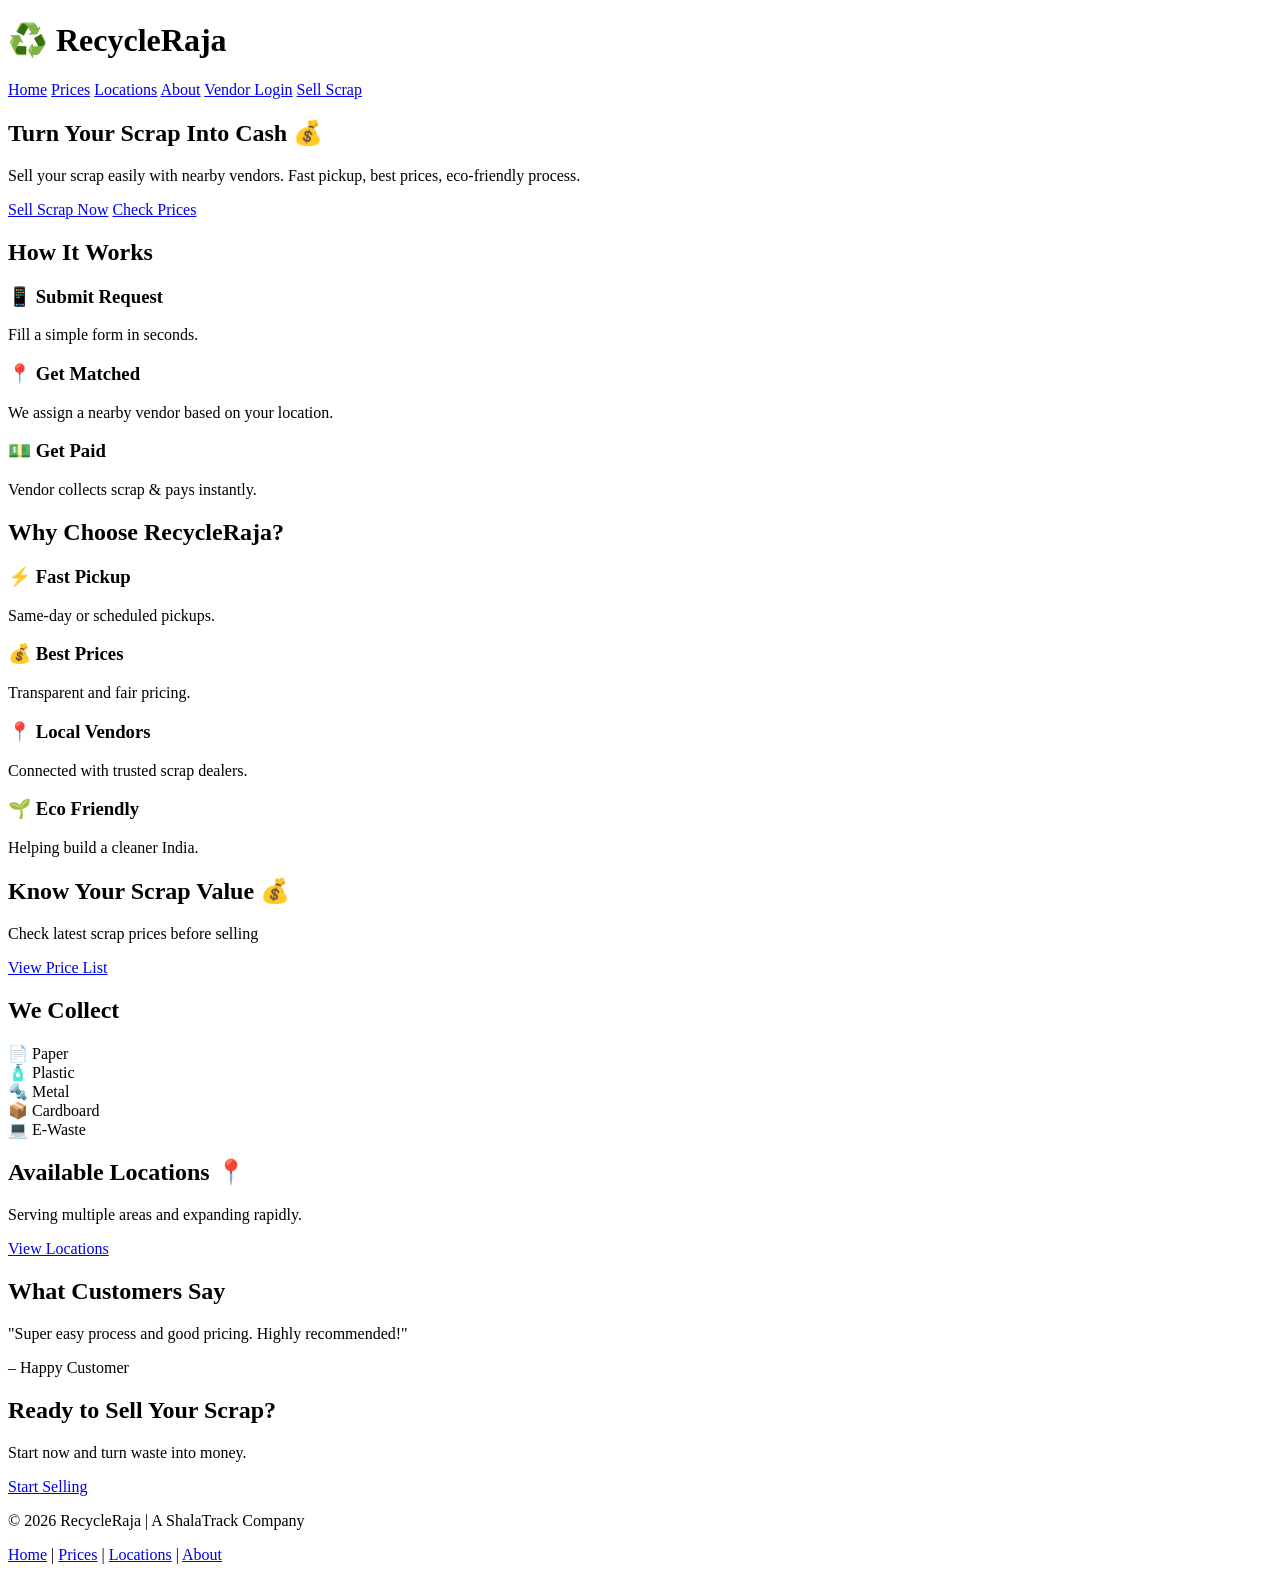
==== index.html @ ec74c1a5 "Add files via upload" ====
<!DOCTYPE html>
<html lang="en">
<head>
  <meta charset="UTF-8">
  <title>RecycleRaja - Sell Scrap Easily</title>
  <meta name="viewport" content="width=device-width, initial-scale=1.0">

  <!-- 🎨 CSS -->
  <link rel="stylesheet" href="css/style.css">

  <!-- 📱 PWA -->
  <link rel="manifest" href="manifest.json">
  <meta name="theme-color" content="#2e7d32">
</head>
<body>

<!-- 🔥 NAVBAR -->
<header class="navbar">
  <h1 class="logo">♻️ RecycleRaja</h1>
  <nav>
    <a href="index.html">Home</a>
    <a href="html/pricing.html">Prices</a>
    <a href="html/locations.html">Locations</a>
    <a href="html/about.html">About</a>
    <a href="html/vendor-login.html">Vendor Login</a>
    <a href="html/sell.html" class="btn">Sell Scrap</a>
  </nav>
</header>

<!-- 🚀 HERO -->
<section class="hero">
  <div class="hero-content">
    <h1>Turn Your Scrap Into Cash 💰</h1>
    <p>Sell your scrap easily with nearby vendors. Fast pickup, best prices, eco-friendly process.</p>

    <div class="hero-buttons">
      <a href="html/sell.html" class="cta-btn">Sell Scrap Now</a>
      <a href="html/pricing.html" class="secondary-btn">Check Prices</a>
    </div>
  </div>
</section>

<!-- ⚙️ HOW IT WORKS -->
<section class="how">
  <h2>How It Works</h2>
  <div class="steps">
    <div class="step">
      <h3>📱 Submit Request</h3>
      <p>Fill a simple form in seconds.</p>
    </div>
    <div class="step">
      <h3>📍 Get Matched</h3>
      <p>We assign a nearby vendor based on your location.</p>
    </div>
    <div class="step">
      <h3>💵 Get Paid</h3>
      <p>Vendor collects scrap & pays instantly.</p>
    </div>
  </div>
</section>

<!-- 💎 BENEFITS -->
<section class="benefits">
  <h2>Why Choose RecycleRaja?</h2>
  <div class="benefit-grid">
    <div class="card">
      <h3>⚡ Fast Pickup</h3>
      <p>Same-day or scheduled pickups.</p>
    </div>
    <div class="card">
      <h3>💰 Best Prices</h3>
      <p>Transparent and fair pricing.</p>
    </div>
    <div class="card">
      <h3>📍 Local Vendors</h3>
      <p>Connected with trusted scrap dealers.</p>
    </div>
    <div class="card">
      <h3>🌱 Eco Friendly</h3>
      <p>Helping build a cleaner India.</p>
    </div>
  </div>
</section>

<!-- 💰 PRICE CTA -->
<section class="price-highlight">
  <h2>Know Your Scrap Value 💰</h2>
  <p>Check latest scrap prices before selling</p>
  <a href="html/pricing.html" class="cta-btn">View Price List</a>
</section>

<!-- ♻️ SCRAP TYPES -->
<section class="categories">
  <h2>We Collect</h2>
  <div class="items">
    <div class="item">📄 Paper</div>
    <div class="item">🧴 Plastic</div>
    <div class="item">🔩 Metal</div>
    <div class="item">📦 Cardboard</div>
    <div class="item">💻 E-Waste</div>
  </div>
</section>

<!-- 📍 LOCATIONS -->
<section class="locations-preview">
  <h2>Available Locations 📍</h2>
  <p>Serving multiple areas and expanding rapidly.</p>
  <a href="html/locations.html" class="cta-btn">View Locations</a>
</section>

<!-- 📢 TESTIMONIAL -->
<section class="testimonial">
  <h2>What Customers Say</h2>
  <p class="quote">"Super easy process and good pricing. Highly recommended!"</p>
  <p class="user">– Happy Customer</p>
</section>

<!-- 📞 FINAL CTA -->
<section class="cta">
  <h2>Ready to Sell Your Scrap?</h2>
  <p>Start now and turn waste into money.</p>
  <a href="html/sell.html" class="cta-btn big">Start Selling</a>
</section>

<!-- 🔻 FOOTER -->
<footer>
  <p>© 2026 RecycleRaja | A ShalaTrack Company</p>
  <div>
    <a href="index.html">Home</a> |
    <a href="html/pricing.html">Prices</a> |
    <a href="html/locations.html">Locations</a> |
    <a href="html/about.html">About</a>
  </div>
</footer>

</body>
</html>
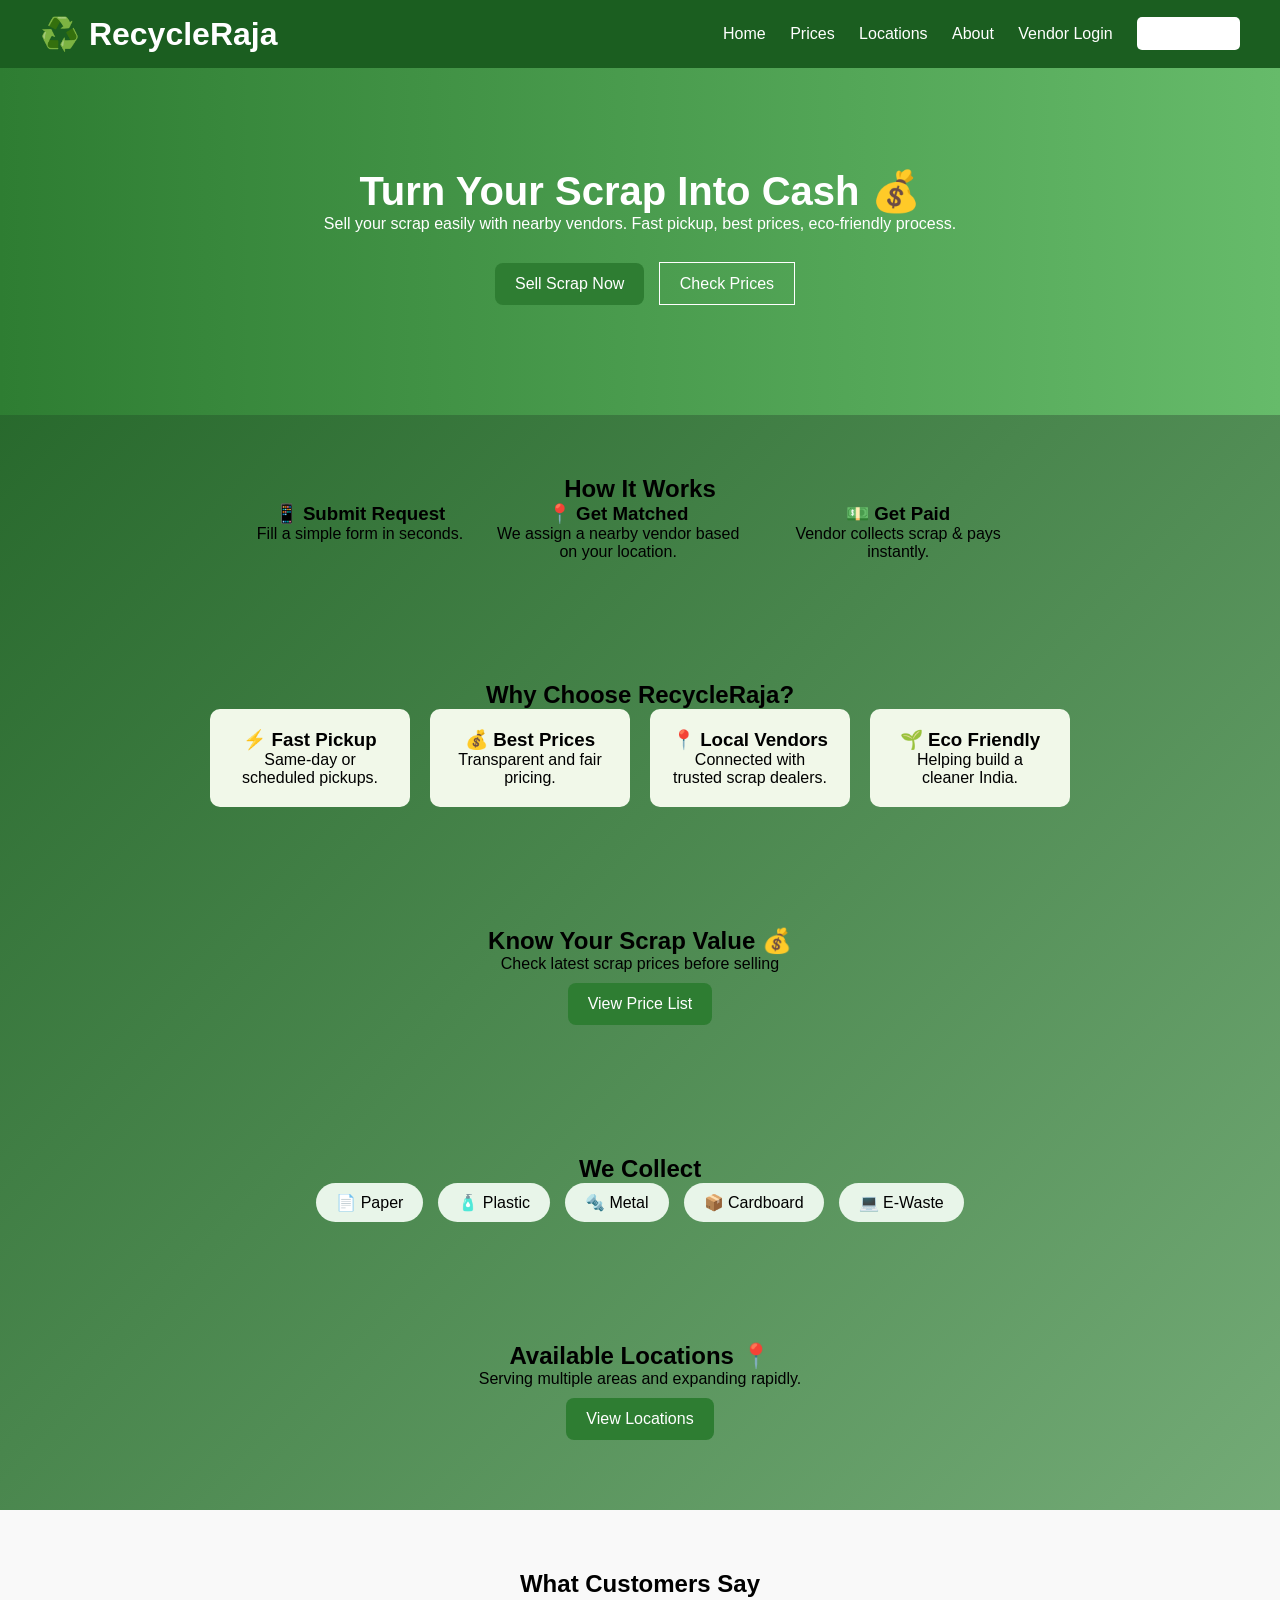
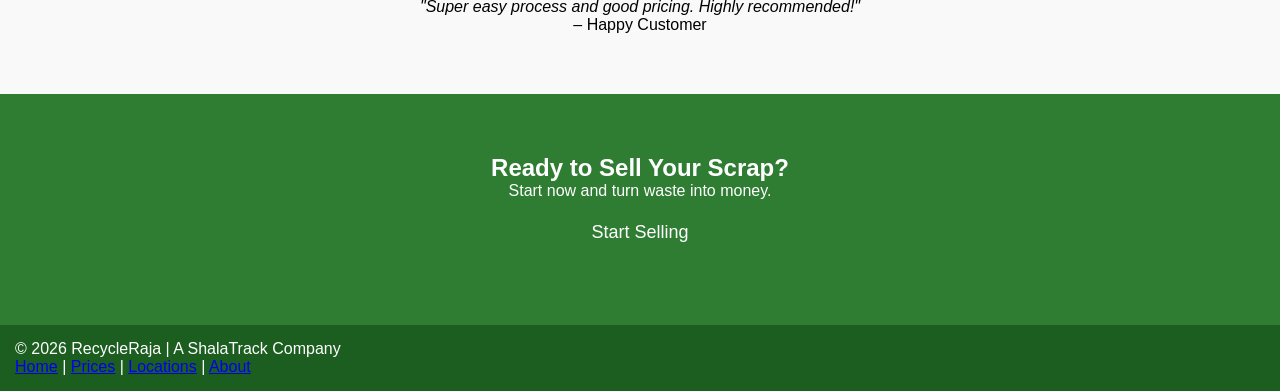
==== commit c4d37d48: "Update index.html" ====
--- a/index.html
+++ b/index.html
@@ -6,7 +6,7 @@
   <meta name="viewport" content="width=device-width, initial-scale=1.0">
 
   <!-- 🎨 CSS -->
-  <link rel="stylesheet" href="css/style.css">
+  <link rel="stylesheet" href="style.css">
 
   <!-- 📱 PWA -->
   <link rel="manifest" href="manifest.json">
@@ -19,11 +19,11 @@
   <h1 class="logo">♻️ RecycleRaja</h1>
   <nav>
     <a href="index.html">Home</a>
-    <a href="html/pricing.html">Prices</a>
-    <a href="html/locations.html">Locations</a>
-    <a href="html/about.html">About</a>
-    <a href="html/vendor-login.html">Vendor Login</a>
-    <a href="html/sell.html" class="btn">Sell Scrap</a>
+    <a href="pricing.html">Prices</a>
+    <a href="locations.html">Locations</a>
+    <a href="about.html">About</a>
+    <a href="vendor-login.html">Vendor Login</a>
+    <a href="sell.html" class="btn">Sell Scrap</a>
   </nav>
 </header>
 
@@ -34,8 +34,8 @@
     <p>Sell your scrap easily with nearby vendors. Fast pickup, best prices, eco-friendly process.</p>
 
     <div class="hero-buttons">
-      <a href="html/sell.html" class="cta-btn">Sell Scrap Now</a>
-      <a href="html/pricing.html" class="secondary-btn">Check Prices</a>
+      <a href="sell.html" class="cta-btn">Sell Scrap Now</a>
+      <a href="pricing.html" class="secondary-btn">Check Prices</a>
     </div>
   </div>
 </section>
@@ -105,7 +105,7 @@
 <section class="locations-preview">
   <h2>Available Locations 📍</h2>
   <p>Serving multiple areas and expanding rapidly.</p>
-  <a href="html/locations.html" class="cta-btn">View Locations</a>
+  <a href="locations.html" class="cta-btn">View Locations</a>
 </section>
 
 <!-- 📢 TESTIMONIAL -->
@@ -119,7 +119,7 @@
 <section class="cta">
   <h2>Ready to Sell Your Scrap?</h2>
   <p>Start now and turn waste into money.</p>
-  <a href="html/sell.html" class="cta-btn big">Start Selling</a>
+  <a href="sell.html" class="cta-btn big">Start Selling</a>
 </section>
 
 <!-- 🔻 FOOTER -->
@@ -127,11 +127,11 @@
   <p>© 2026 RecycleRaja | A ShalaTrack Company</p>
   <div>
     <a href="index.html">Home</a> |
-    <a href="html/pricing.html">Prices</a> |
-    <a href="html/locations.html">Locations</a> |
-    <a href="html/about.html">About</a>
+    <a href="pricing.html">Prices</a> |
+    <a href="locations.html">Locations</a> |
+    <a href="about.html">About</a>
   </div>
 </footer>
 
 </body>
-</html>+</html>
--- a/style.css
+++ b/style.css
@@ -0,0 +1,500 @@
+body {
+  margin: 0;
+  font-family: 'Segoe UI', sans-serif;
+}
+
+/* NAVBAR */
+.navbar {
+  display: flex;
+  justify-content: space-between;
+  align-items: center;
+  padding: 15px 40px;
+  background: #1b5e20;
+  color: white;
+}
+
+.navbar a {
+  margin-left: 20px;
+  color: white;
+  text-decoration: none;
+}
+
+.btn {
+  background: white;
+  color: #1b5e20;
+  padding: 8px 15px;
+  border-radius: 5px;
+}
+
+/* HERO */
+.hero {
+  background: linear-gradient(to right, #2e7d32, #66bb6a);
+  color: white;
+  padding: 100px 20px;
+  text-align: center;
+}
+
+.hero h1 {
+  font-size: 40px;
+}
+
+.hero-buttons {
+  margin-top: 20px;
+}
+
+.cta-btn {
+  background: white;
+  color: #2e7d32;
+  padding: 12px 20px;
+  border-radius: 6px;
+  text-decoration: none;
+  margin: 10px;
+}
+
+.secondary-btn {
+  border: 1px solid white;
+  padding: 12px 20px;
+  color: white;
+  text-decoration: none;
+}
+
+/* SECTIONS */
+section {
+  padding: 60px 20px;
+  text-align: center;
+}
+
+.steps {
+  display: flex;
+  justify-content: center;
+  gap: 30px;
+  flex-wrap: wrap;
+}
+
+.step {
+  max-width: 250px;
+}
+
+/* BENEFITS */
+.benefit-grid {
+  display: flex;
+  flex-wrap: wrap;
+  justify-content: center;
+  gap: 20px;
+}
+
+.card {
+  padding: 20px;
+  width: 200px;
+  background: #f1f8e9;
+  border-radius: 10px;
+}
+
+/* CATEGORIES */
+.items {
+  display: flex;
+  justify-content: center;
+  flex-wrap: wrap;
+  gap: 15px;
+}
+
+.item {
+  padding: 10px 20px;
+  background: #e8f5e9;
+  border-radius: 20px;
+}
+
+/* STATS */
+.stats-grid {
+  display: flex;
+  justify-content: center;
+  gap: 40px;
+}
+
+/* TESTIMONIAL */
+.testimonial {
+  background: #f9f9f9;
+}
+
+.quote {
+  font-style: italic;
+}
+
+/* CTA */
+.cta {
+  background: #2e7d32;
+  color: white;
+}
+
+.cta .big {
+  font-size: 18px;
+}
+
+/* FOOTER */
+footer {
+  background: #1b5e20;
+  color: white;
+  padding: 15px;
+}
+/* sell price code */
+.form-hero {
+  background: #e8f5e9;
+  text-align: center;
+  padding: 60px 20px;
+}
+
+.form-box {
+  background: white;
+  padding: 30px;
+  max-width: 450px;
+  margin: auto;
+  border-radius: 10px;
+  box-shadow: 0 5px 20px rgba(0,0,0,0.1);
+}
+
+form {
+  display: flex;
+  flex-direction: column;
+}
+
+input, select, textarea {
+  margin: 10px 0;
+  padding: 12px;
+  border-radius: 6px;
+  border: 1px solid #ccc;
+}
+
+textarea {
+  resize: none;
+  height: 80px;
+}
+
+.big {
+  font-size: 16px;
+}
+
+/* TRUST */
+.trust {
+  padding: 40px;
+  text-align: center;
+}
+
+.trust-grid {
+  display: flex;
+  justify-content: center;
+  gap: 30px;
+  flex-wrap: wrap;
+}
+/* 🌈 Animated Background */
+body {
+  margin: 0;
+  font-family: 'Segoe UI', sans-serif;
+  background: linear-gradient(-45deg, #2e7d32, #66bb6a, #a5d6a7, #1b5e20);
+  background-size: 400% 400%;
+  animation: gradientBG 10s ease infinite;
+}
+
+/* Animation */
+@keyframes gradientBG {
+  0% { background-position: 0% 50%; }
+  50% { background-position: 100% 50%; }
+  100% { background-position: 0% 50%; }
+}
+.bg-animation span {
+  position: absolute;
+  display: block;
+  width: 80px;
+  height: 80px;
+  background: rgba(255,255,255,0.2);
+  animation: move 20s linear infinite;
+  bottom: -150px;
+  border-radius: 50%;
+}
+
+.bg-animation span:nth-child(1) {
+  left: 10%;
+  animation-delay: 0s;
+}
+.bg-animation span:nth-child(2) {
+  left: 40%;
+  animation-delay: 5s;
+}
+.bg-animation span:nth-child(3) {
+  left: 70%;
+  animation-delay: 10s;
+}
+.bg-animation span:nth-child(4) {
+  left: 90%;
+  animation-delay: 15s;
+}
+
+@keyframes move {
+  0% {
+    transform: translateY(0) scale(1);
+  }
+  100% {
+    transform: translateY(-1000px) scale(1.5);
+  }
+}
+/* 💰 PRICING SECTION */
+.pricing {
+  text-align: center;
+  padding: 80px 20px;
+}
+
+/* 🧱 PRICE GRID */
+.price-list {
+  display: flex;
+  justify-content: center;
+  gap: 25px;
+  flex-wrap: wrap;
+  margin-top: 30px;
+}
+
+/* 📦 ITEM CARD */
+.item-card {
+  background: white;
+  padding: 25px;
+  width: 220px;
+  border-radius: 15px;
+  box-shadow: 0 8px 25px rgba(0,0,0,0.1);
+  transition: 0.3s ease;
+}
+
+/* 🔥 HOVER EFFECT */
+.item-card:hover {
+  transform: translateY(-8px);
+  box-shadow: 0 12px 30px rgba(0,0,0,0.2);
+}
+
+/* 📄 TITLE */
+.item-card h3 {
+  margin-bottom: 10px;
+}
+
+/* 💰 PRICE TEXT */
+.item-card p {
+  font-weight: bold;
+  color: #2e7d32;
+}
+
+/* 🔢 INPUT */
+.item-card input {
+  width: 100%;
+  margin: 12px 0;
+  padding: 10px;
+  border-radius: 6px;
+  border: 1px solid #ccc;
+}
+
+/* ➕ BUTTON */
+.item-card button {
+  width: 100%;
+  background: #2e7d32;
+  color: white;
+  border: none;
+  padding: 10px;
+  border-radius: 6px;
+  cursor: pointer;
+  transition: 0.3s;
+}
+
+.item-card button:hover {
+  background: #1b5e20;
+}
+
+/* 🧾 CART BOX */
+.cart-box {
+  margin-top: 50px;
+  background: linear-gradient(135deg, #e8f5e9, #c8e6c9);
+  padding: 25px;
+  border-radius: 15px;
+  max-width: 400px;
+  margin-left: auto;
+  margin-right: auto;
+  box-shadow: 0 5px 20px rgba(0,0,0,0.1);
+}
+
+/* 🧾 CART TITLE */
+.cart-box h2 {
+  margin-bottom: 10px;
+}
+
+/* 💰 TOTAL */
+.cart-box h3 {
+  color: #1b5e20;
+}
+
+/* 🚀 PROCEED BUTTON */
+.cart-box .cta-btn {
+  display: inline-block;
+  margin-top: 15px;
+  padding: 12px 20px;
+  background: #2e7d32;
+  color: white;
+  text-decoration: none;
+  border-radius: 6px;
+  transition: 0.3s;
+}
+
+.cart-box .cta-btn:hover {
+  background: #1b5e20;
+}
+/* 📱 MOBILE RESPONSIVE */
+@media (max-width: 768px) {
+
+  /* Navbar */
+  .navbar {
+    flex-direction: column;
+    align-items: flex-start;
+  }
+
+  .navbar nav {
+    display: flex;
+    flex-direction: column;
+    width: 100%;
+    margin-top: 10px;
+  }
+
+  .navbar nav a {
+    margin: 5px 0;
+  }
+
+  /* Hero text */
+  .hero h1 {
+    font-size: 28px;
+  }
+
+  /* Price list (cards stack) */
+  .price-list {
+    flex-direction: column;
+    align-items: center;
+  }
+
+  /* Item cards full width */
+  .item-card {
+    width: 90%;
+  }
+
+  /* Cart box */
+  .cart-box {
+    width: 90%;
+  }
+
+  /* Sections spacing */
+  section {
+    padding: 40px 15px;
+  }
+
+}
+
+/* 📱 SMALL DEVICES */
+@media (max-width: 480px) {
+
+  .hero h1 {
+    font-size: 22px;
+  }
+
+  .cta-btn {
+    width: 100%;
+    display: block;
+  }
+
+  .item-card {
+    padding: 20px;
+  }
+
+}
+/* 🔐 LOGIN BOX */
+.form-box {
+  background: white;
+  padding: 30px;
+  max-width: 400px;
+  margin: auto;
+  border-radius: 15px;
+  box-shadow: 0 10px 30px rgba(0,0,0,0.1);
+  text-align: center;
+}
+
+/* INPUT FIELDS */
+.form-box input {
+  width: 100%;
+  padding: 12px;
+  margin: 10px 0;
+  border-radius: 8px;
+  border: 1px solid #ccc;
+}
+
+/* LOGIN BUTTON */
+.form-box .cta-btn {
+  width: 100%;
+  margin-top: 10px;
+}
+/* DASHBOARD SECTION */
+.form-section {
+  padding: 60px 20px;
+  background: #f1f8e9;
+}
+
+/* DASHBOARD TEXT */
+.form-box h2 {
+  margin-bottom: 15px;
+}
+
+/* INFO TEXT */
+.form-box p {
+  margin: 8px 0;
+  font-size: 14px;
+}
+
+/* ORDER CARD */
+.order-card {
+  background: white;
+  padding: 15px;
+  margin-top: 15px;
+  border-radius: 10px;
+  box-shadow: 0 5px 15px rgba(0,0,0,0.1);
+  text-align: left;
+}
+
+/* ORDER BUTTON */
+.order-card button {
+  margin-top: 10px;
+  background: #2e7d32;
+  color: white;
+  border: none;
+  padding: 8px 12px;
+  border-radius: 5px;
+  cursor: pointer;
+}
+
+.order-card button:hover {
+  background: #1b5e20;
+}
+/* 🌍 GLOBAL SMOOTH */
+* {
+  margin: 0;
+  padding: 0;
+  box-sizing: border-box;
+  transition: all 0.3s ease;
+}
+
+body {
+  font-family: 'Segoe UI', sans-serif;
+}
+/* CTA BUTTON */
+.cta-btn {
+  background: #2e7d32;
+  color: white;
+  padding: 12px 20px;
+  border-radius: 8px;
+  text-decoration: none;
+  display: inline-block;
+  border: none;
+  cursor: pointer;
+}
+
+.cta-btn:hover {
+  transform: scale(1.05);
+  background: #1b5e20;
+}
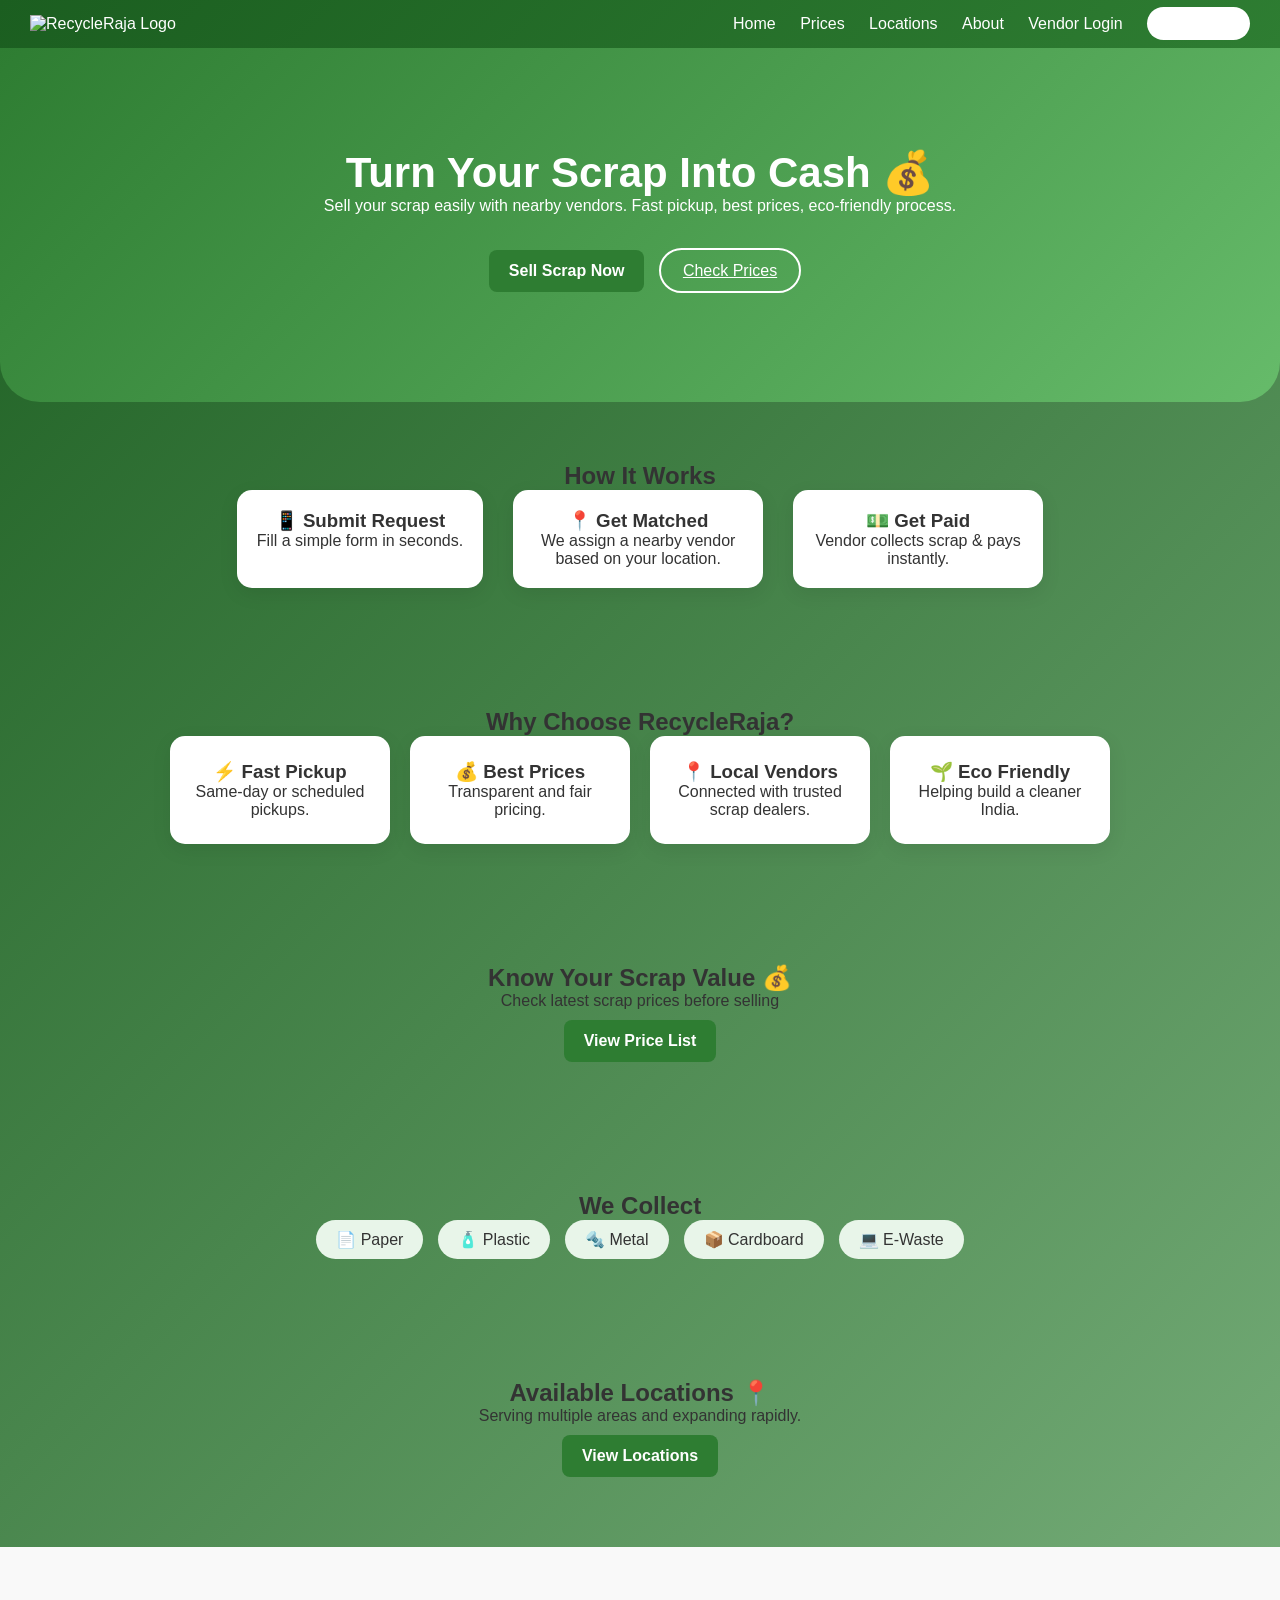
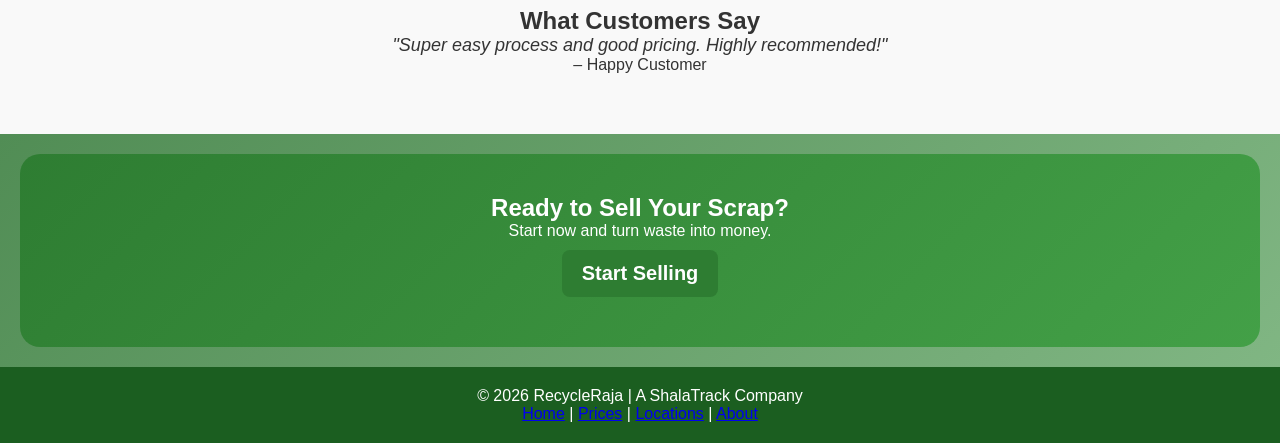
==== commit 1586a35e: "Update index.html" ====
--- a/index.html
+++ b/index.html
@@ -16,7 +16,9 @@
 
 <!-- 🔥 NAVBAR -->
 <header class="navbar">
-  <h1 class="logo">♻️ RecycleRaja</h1>
+<div class="logo">
+  <img src="recycleraja.png" alt="RecycleRaja Logo">
+</div>
   <nav>
     <a href="index.html">Home</a>
     <a href="pricing.html">Prices</a>
--- a/style.css
+++ b/style.css
@@ -1,69 +1,94 @@
+
+/* 🌈 PREMIUM GLOBAL */
 body {
   margin: 0;
   font-family: 'Segoe UI', sans-serif;
-}
-
-/* NAVBAR */
+  background: linear-gradient(135deg, #e8f5e9, #ffffff);
+  color: #333;
+}
+
+/* 🔥 NAVBAR */
 .navbar {
   display: flex;
   justify-content: space-between;
   align-items: center;
-  padding: 15px 40px;
-  background: #1b5e20;
-  color: white;
+  padding: 15px 30px;
+  background: linear-gradient(135deg, #1b5e20, #2e7d32);
+  color: white;
+  box-shadow: 0 4px 15px rgba(0,0,0,0.1);
 }
 
 .navbar a {
   margin-left: 20px;
   color: white;
   text-decoration: none;
-}
-
+  font-weight: 500;
+}
+
+.navbar a:hover {
+  opacity: 0.8;
+}
+
+/* BUTTON */
 .btn {
   background: white;
   color: #1b5e20;
   padding: 8px 15px;
-  border-radius: 5px;
-}
-
-/* HERO */
+  border-radius: 20px;
+  font-weight: bold;
+}
+
+/* 🚀 HERO SECTION */
 .hero {
-  background: linear-gradient(to right, #2e7d32, #66bb6a);
+  background: linear-gradient(135deg, #2e7d32, #66bb6a);
   color: white;
   padding: 100px 20px;
   text-align: center;
+  border-bottom-left-radius: 40px;
+  border-bottom-right-radius: 40px;
 }
 
 .hero h1 {
-  font-size: 40px;
+  font-size: 42px;
+  font-weight: bold;
 }
 
 .hero-buttons {
-  margin-top: 20px;
-}
-
+  margin-top: 25px;
+}
+
+/* CTA BUTTON */
 .cta-btn {
   background: white;
   color: #2e7d32;
-  padding: 12px 20px;
-  border-radius: 6px;
+  padding: 12px 22px;
+  border-radius: 30px;
   text-decoration: none;
   margin: 10px;
-}
-
+  font-weight: bold;
+  transition: 0.3s;
+}
+
+.cta-btn:hover {
+  transform: scale(1.05);
+  background: #e8f5e9;
+}
+
+/* SECOND BUTTON */
 .secondary-btn {
-  border: 1px solid white;
-  padding: 12px 20px;
-  color: white;
-  text-decoration: none;
-}
-
-/* SECTIONS */
+  border: 2px solid white;
+  padding: 12px 22px;
+  color: white;
+  border-radius: 30px;
+}
+
+/* 🌟 SECTION STYLE */
 section {
   padding: 60px 20px;
   text-align: center;
 }
 
+/* STEPS */
 .steps {
   display: flex;
   justify-content: center;
@@ -73,6 +98,15 @@
 
 .step {
   max-width: 250px;
+  padding: 20px;
+  border-radius: 15px;
+  background: white;
+  box-shadow: 0 6px 20px rgba(0,0,0,0.08);
+  transition: 0.3s;
+}
+
+.step:hover {
+  transform: translateY(-5px);
 }
 
 /* BENEFITS */
@@ -84,10 +118,16 @@
 }
 
 .card {
-  padding: 20px;
-  width: 200px;
-  background: #f1f8e9;
-  border-radius: 10px;
+  padding: 25px;
+  width: 220px;
+  background: white;
+  border-radius: 15px;
+  box-shadow: 0 6px 20px rgba(0,0,0,0.08);
+  transition: 0.3s;
+}
+
+.card:hover {
+  transform: translateY(-6px);
 }
 
 /* CATEGORIES */
@@ -101,82 +141,84 @@
 .item {
   padding: 10px 20px;
   background: #e8f5e9;
-  border-radius: 20px;
-}
-
-/* STATS */
+  border-radius: 25px;
+  font-weight: 500;
+}
+
+/* 📊 STATS */
 .stats-grid {
   display: flex;
   justify-content: center;
   gap: 40px;
+}
+
+.stats-grid div {
+  background: white;
+  padding: 20px;
+  border-radius: 15px;
+  min-width: 120px;
+  box-shadow: 0 5px 15px rgba(0,0,0,0.08);
 }
 
 /* TESTIMONIAL */
 .testimonial {
   background: #f9f9f9;
+  padding: 60px 20px;
 }
 
 .quote {
   font-style: italic;
-}
-
-/* CTA */
+  font-size: 18px;
+}
+
+/* CTA SECTION */
 .cta {
-  background: #2e7d32;
-  color: white;
+  background: linear-gradient(135deg, #2e7d32, #43a047);
+  color: white;
+  border-radius: 20px;
+  margin: 20px;
+  padding: 40px;
 }
 
 .cta .big {
-  font-size: 18px;
+  font-size: 20px;
+  font-weight: bold;
 }
 
 /* FOOTER */
 footer {
   background: #1b5e20;
   color: white;
-  padding: 15px;
-}
-/* sell price code */
-.form-hero {
-  background: #e8f5e9;
+  padding: 20px;
   text-align: center;
-  padding: 60px 20px;
-}
-
+}
+
+/* FORM BOX */
 .form-box {
   background: white;
   padding: 30px;
   max-width: 450px;
   margin: auto;
-  border-radius: 10px;
-  box-shadow: 0 5px 20px rgba(0,0,0,0.1);
-}
-
-form {
-  display: flex;
-  flex-direction: column;
-}
-
+  border-radius: 20px;
+  box-shadow: 0 10px 30px rgba(0,0,0,0.1);
+}
+
+/* INPUT */
 input, select, textarea {
   margin: 10px 0;
   padding: 12px;
-  border-radius: 6px;
-  border: 1px solid #ccc;
-}
-
-textarea {
-  resize: none;
-  height: 80px;
-}
-
-.big {
-  font-size: 16px;
+  border-radius: 10px;
+  border: 1px solid #ddd;
+}
+
+input:focus {
+  border-color: #2e7d32;
+  box-shadow: 0 0 5px rgba(46,125,50,0.3);
 }
 
 /* TRUST */
 .trust {
   padding: 40px;
-  text-align: center;
 }
 
 .trust-grid {
@@ -184,6 +226,26 @@
   justify-content: center;
   gap: 30px;
   flex-wrap: wrap;
+}
+
+/* 📱 MOBILE */
+@media (max-width: 768px) {
+  .navbar {
+    flex-direction: column;
+  }
+
+  .hero h1 {
+    font-size: 28px;
+  }
+
+  .stats-grid {
+    flex-direction: column;
+    gap: 15px;
+  }
+
+  .card, .step {
+    width: 90%;
+  }
 }
 /* 🌈 Animated Background */
 body {
@@ -497,4 +559,4 @@
 .cta-btn:hover {
   transform: scale(1.05);
   background: #1b5e20;
-}+}
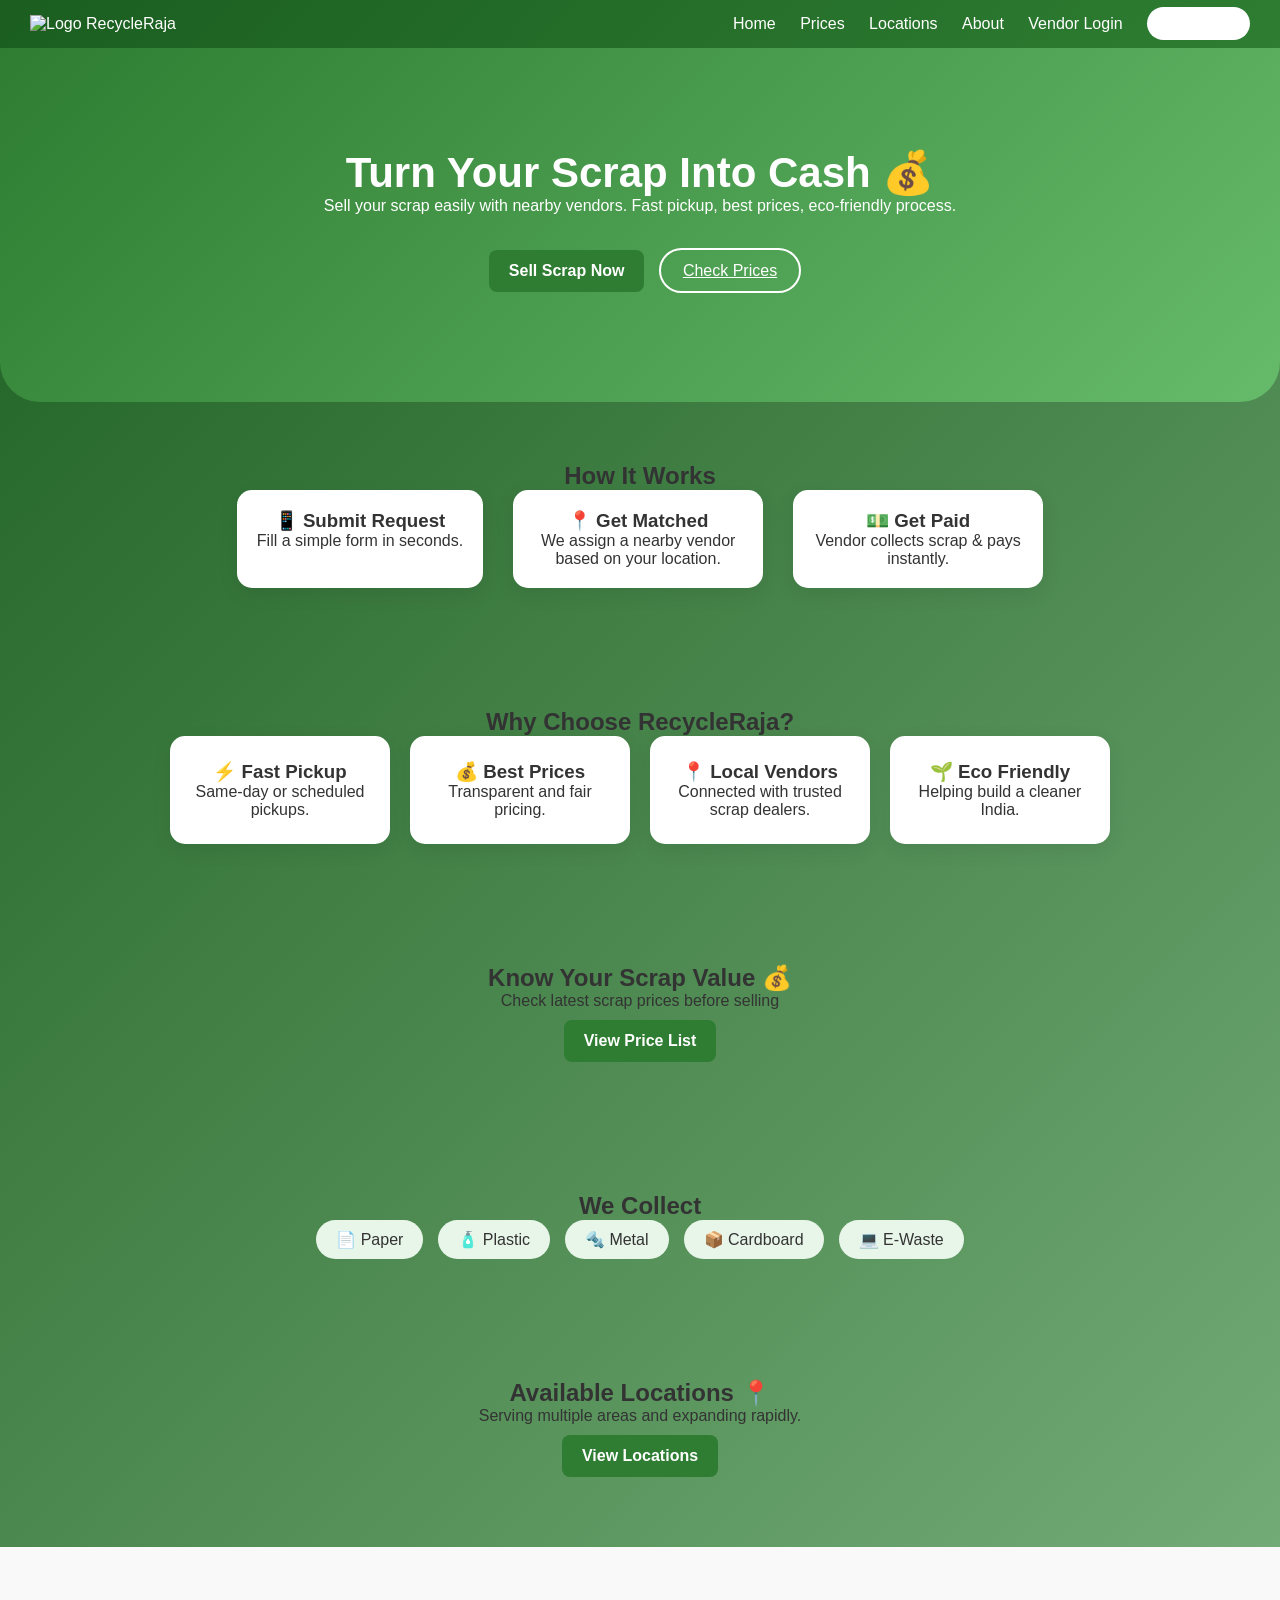
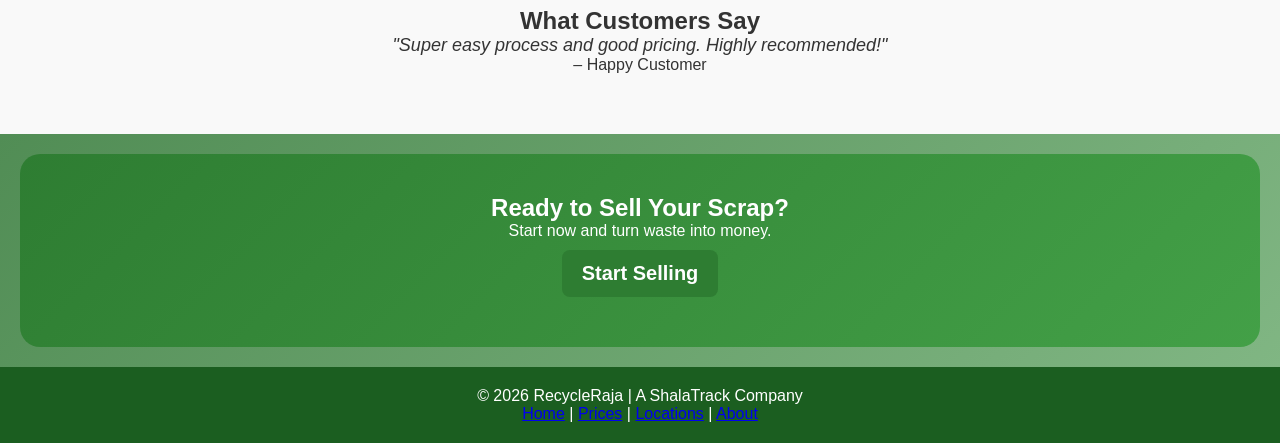
==== commit e09d7235: "Update index.html" ====
--- a/index.html
+++ b/index.html
@@ -17,7 +17,8 @@
 <!-- 🔥 NAVBAR -->
 <header class="navbar">
 <div class="logo">
-  <img src="recycleraja.png" alt="RecycleRaja Logo">
+  <img src="recycleraja.png" alt="Logo">
+  <span>RecycleRaja</span>
 </div>
   <nav>
     <a href="index.html">Home</a>
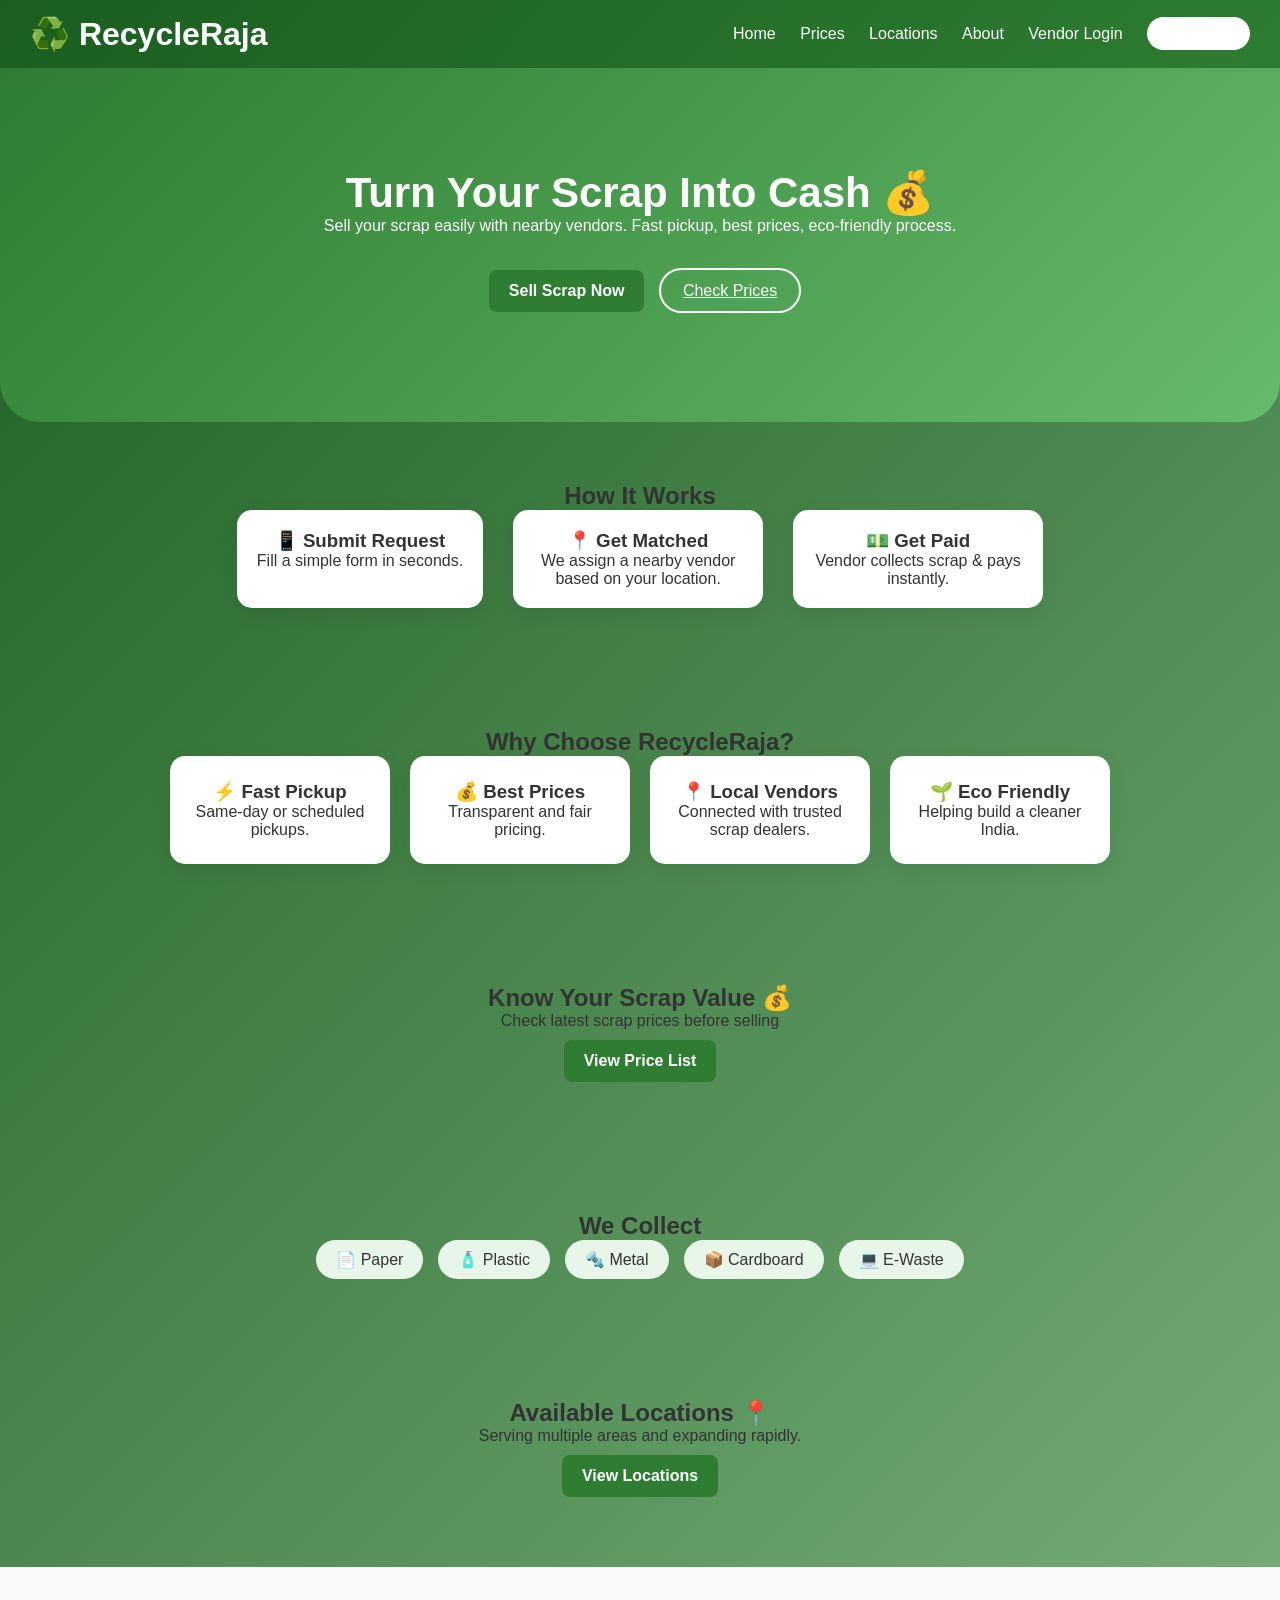
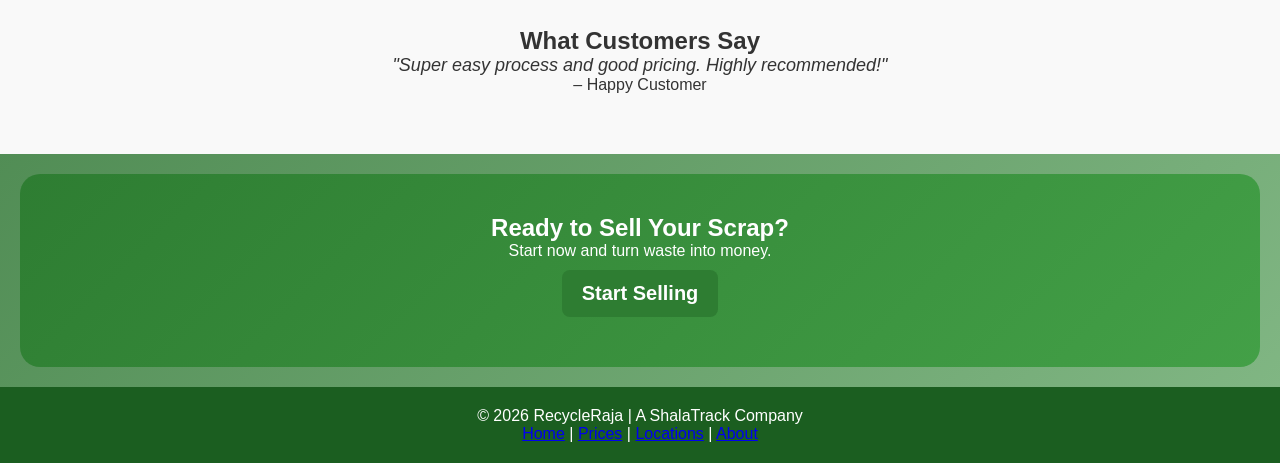
==== commit 5ab91b5a: "Update index.html" ====
--- a/index.html
+++ b/index.html
@@ -16,10 +16,7 @@
 
 <!-- 🔥 NAVBAR -->
 <header class="navbar">
-<div class="logo">
-  <img src="recycleraja.png" alt="Logo">
-  <span>RecycleRaja</span>
-</div>
+<h1 class="logo">♻️ RecycleRaja</h1>
   <nav>
     <a href="index.html">Home</a>
     <a href="pricing.html">Prices</a>
--- a/style.css
+++ b/style.css
@@ -37,7 +37,13 @@
   border-radius: 20px;
   font-weight: bold;
 }
-
+.logo {
+  display: flex;
+  align-items: center;
+  gap: 8px;
+  font-weight: bold;
+  color: white;
+}
 /* 🚀 HERO SECTION */
 .hero {
   background: linear-gradient(135deg, #2e7d32, #66bb6a);
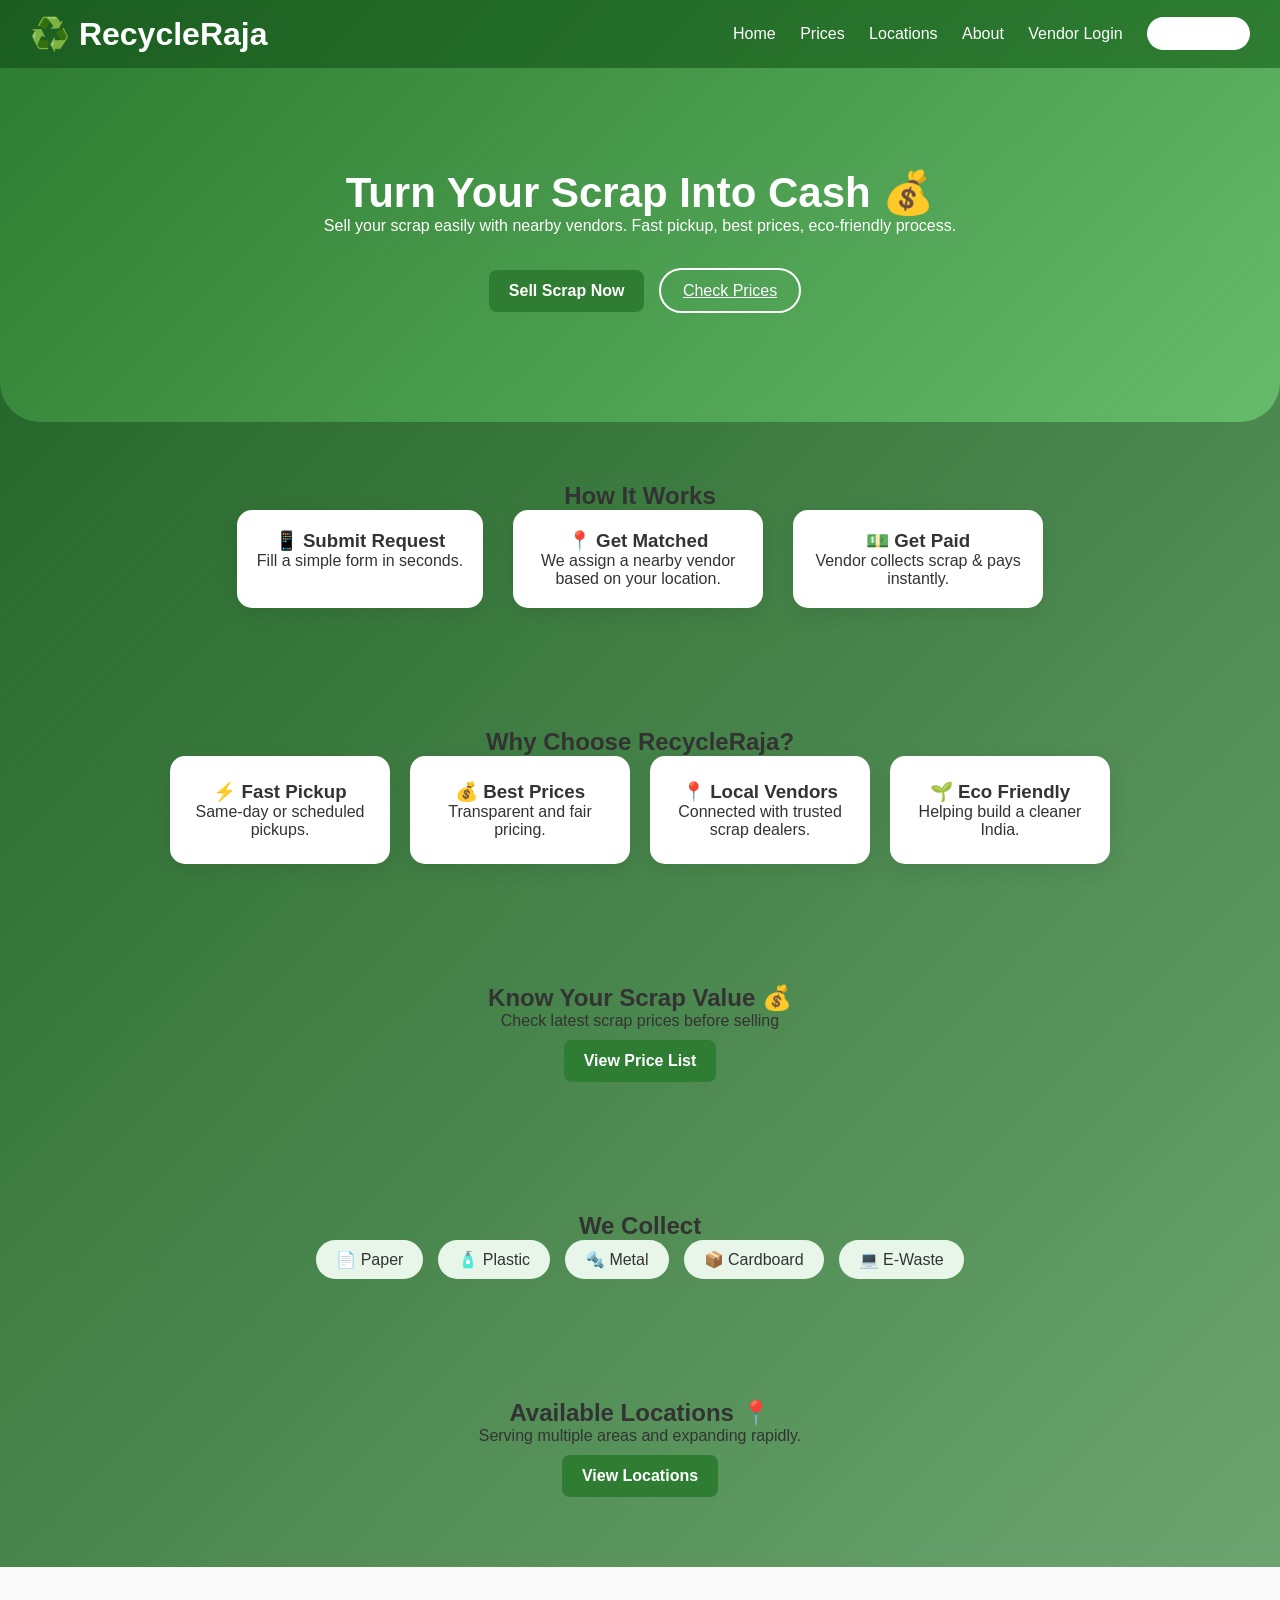
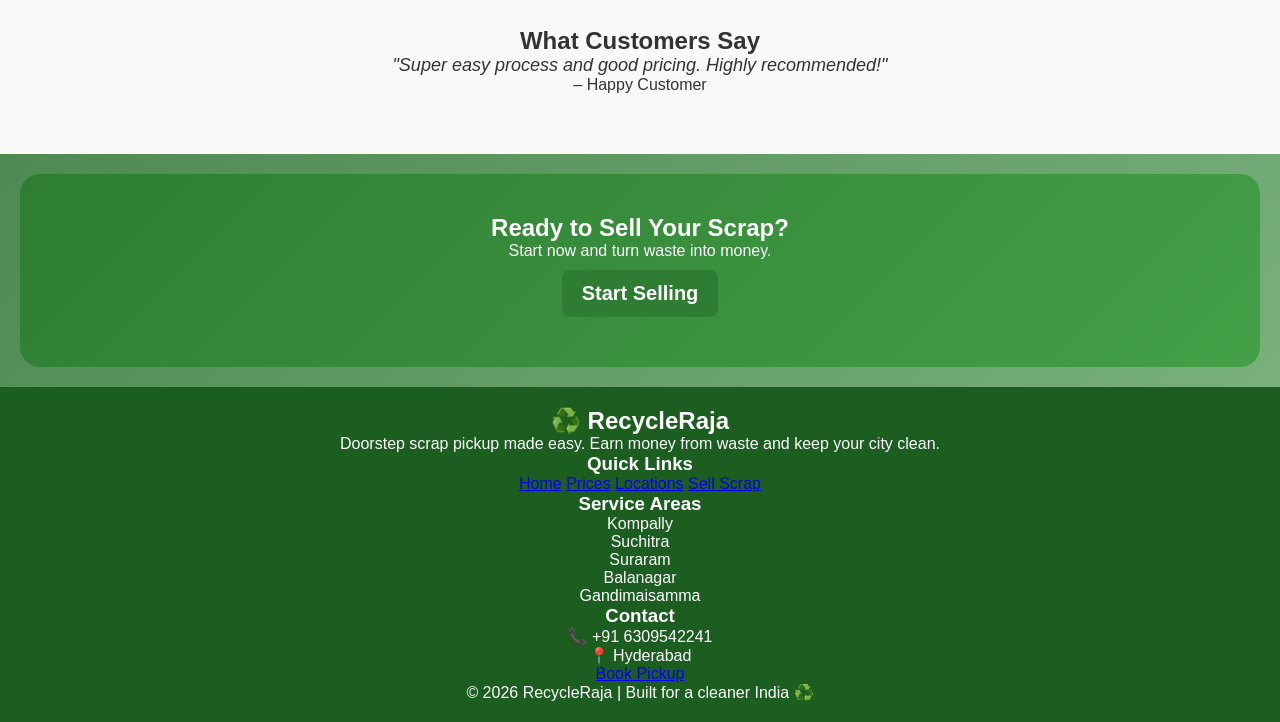
==== commit d69b54d6: "Update index.html" ====
--- a/index.html
+++ b/index.html
@@ -123,14 +123,50 @@
 </section>
 
 <!-- 🔻 FOOTER -->
-<footer>
-  <p>© 2026 RecycleRaja | A ShalaTrack Company</p>
-  <div>
-    <a href="index.html">Home</a> |
-    <a href="pricing.html">Prices</a> |
-    <a href="locations.html">Locations</a> |
-    <a href="about.html">About</a>
+<footer class="footer">
+
+  <div class="footer-container">
+
+    <!-- BRAND -->
+    <div class="footer-section">
+      <h2>♻️ RecycleRaja</h2>
+      <p>Doorstep scrap pickup made easy.  
+      Earn money from waste and keep your city clean.</p>
+    </div>
+
+    <!-- LINKS -->
+    <div class="footer-section">
+      <h3>Quick Links</h3>
+      <a href="index.html">Home</a>
+      <a href="pricing.html">Prices</a>
+      <a href="locations.html">Locations</a>
+      <a href="sell.html">Sell Scrap</a>
+    </div>
+
+    <!-- AREAS -->
+    <div class="footer-section">
+      <h3>Service Areas</h3>
+      <p>Kompally</p>
+      <p>Suchitra</p>
+      <p>Suraram</p>
+      <p>Balanagar</p>
+      <p>Gandimaisamma</p>
+    </div>
+
+    <!-- CONTACT -->
+    <div class="footer-section">
+      <h3>Contact</h3>
+      <p>📞 +91 6309542241</p>
+      <p>📍 Hyderabad</p>
+      <a href="sell.html" class="footer-btn">Book Pickup</a>
+    </div>
+
   </div>
+
+  <div class="footer-bottom">
+    <p>© 2026 RecycleRaja | Built for a cleaner India ♻️</p>
+  </div>
+
 </footer>
 
 </body>
--- a/style.css
+++ b/style.css
@@ -566,3 +566,65 @@
   transform: scale(1.05);
   background: #1b5e20;
 }
+.locations {
+  text-align: center;
+  padding: 50px 20px;
+}
+
+.locations h1 {
+  margin-bottom: 10px;
+}
+
+.locations p {
+  color: #666;
+  margin-bottom: 20px;
+}
+
+.location-list {
+  display: grid;
+  grid-template-columns: repeat(auto-fit, minmax(230px, 1fr));
+  gap: 20px;
+  padding: 10px;
+}
+
+.location-card {
+  background: #ffffff;
+  padding: 25px 20px;
+  border-radius: 15px;
+  box-shadow: 0 10px 25px rgba(0,0,0,0.08);
+  transition: all 0.3s ease;
+}
+
+.location-card:hover {
+  transform: translateY(-6px);
+  box-shadow: 0 15px 30px rgba(0,0,0,0.12);
+}
+
+.location-icon {
+  font-size: 32px;
+  margin-bottom: 10px;
+}
+
+.location-card h3 {
+  margin: 10px 0 5px;
+  font-size: 18px;
+}
+
+.location-card p {
+  color: #555;
+  margin-bottom: 12px;
+}
+
+.location-card button {
+  background: #28a745;
+  color: white;
+  border: none;
+  padding: 10px 16px;
+  border-radius: 8px;
+  cursor: pointer;
+  font-size: 14px;
+}
+
+.location-card button:hover {
+  background: #218838;
+}
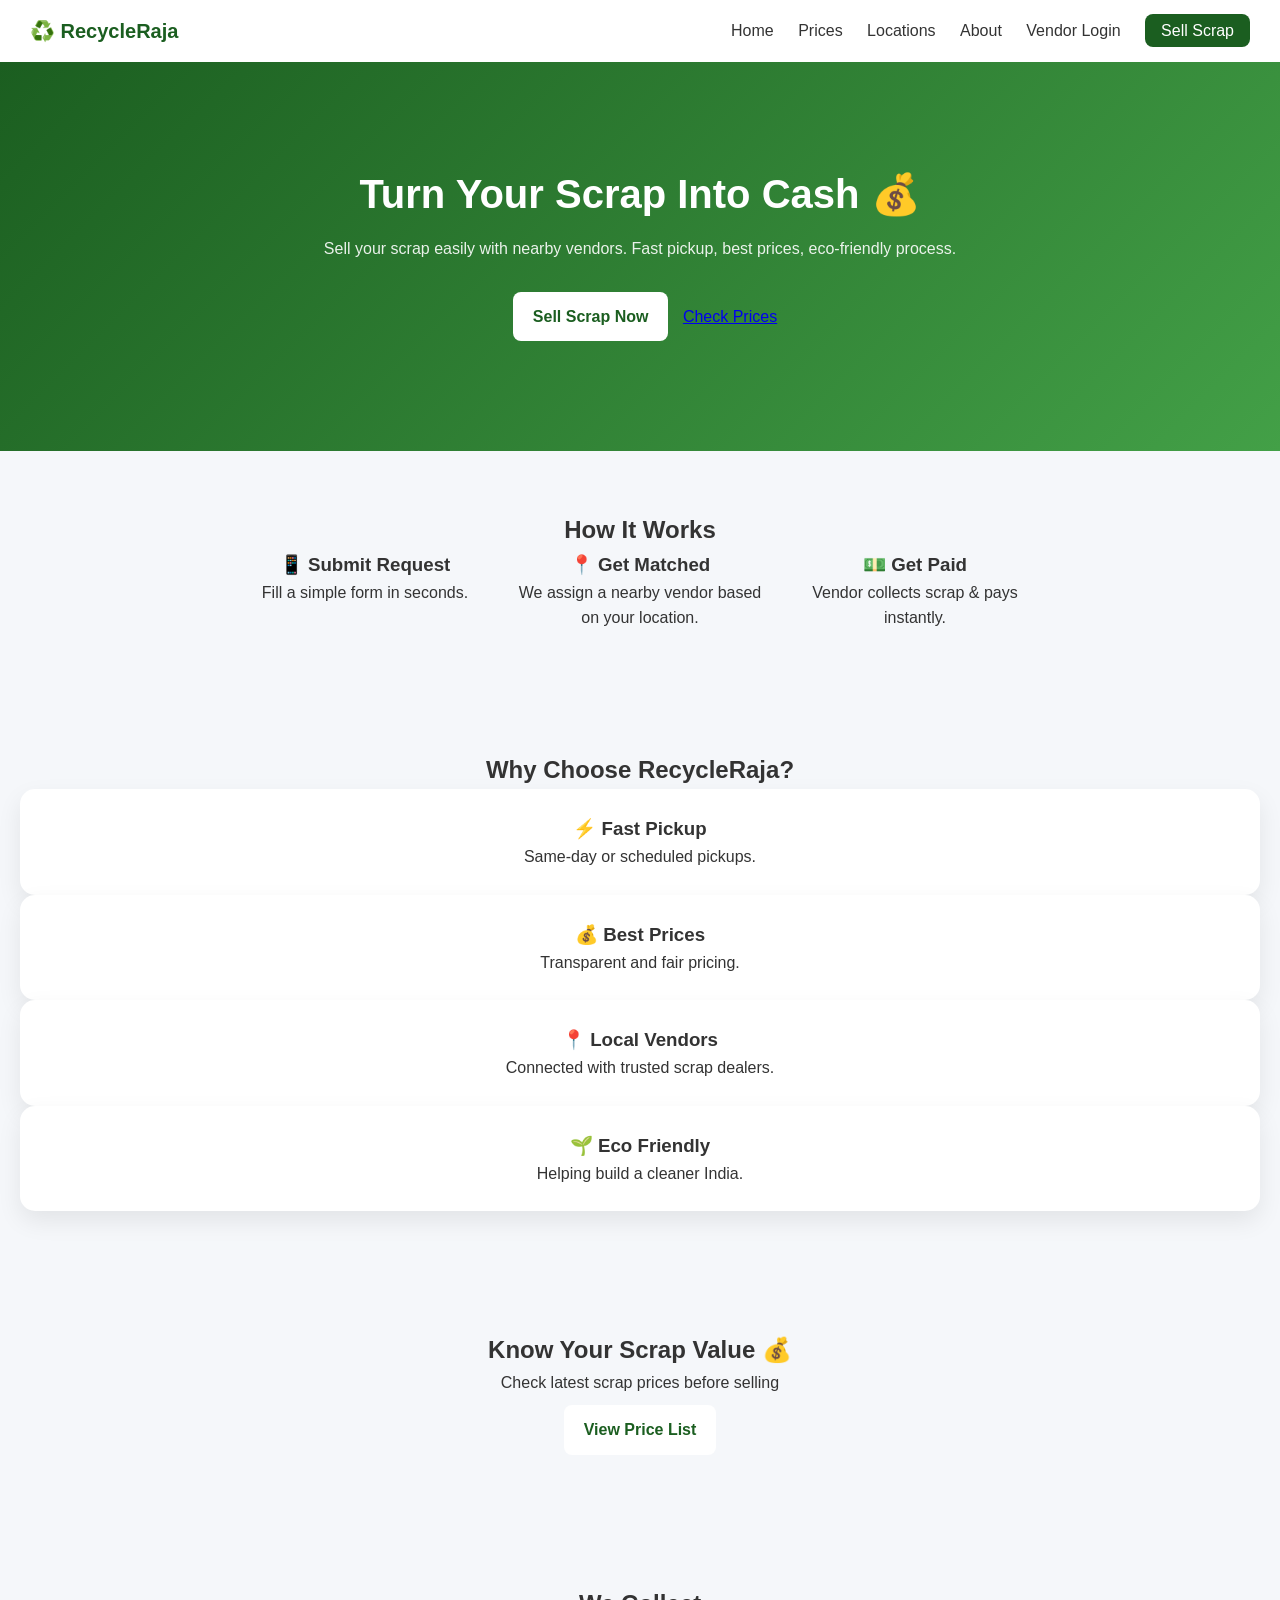
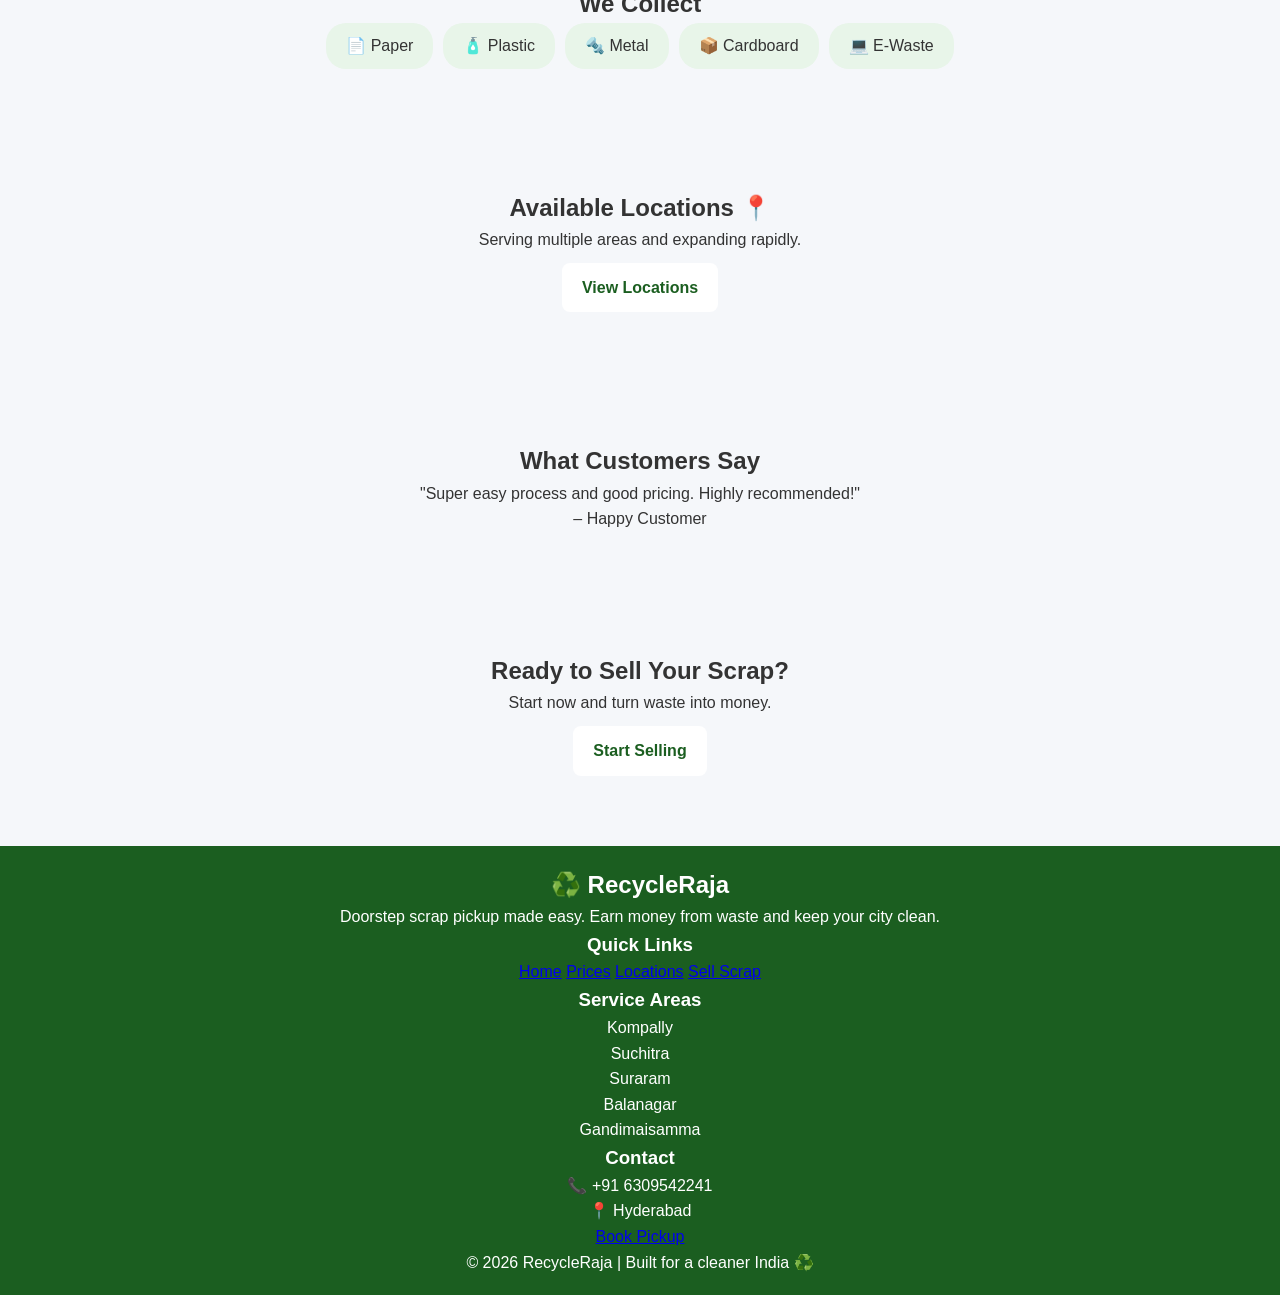
==== commit 4c325dc5: "Update index.html" ====
--- a/index.html
+++ b/index.html
@@ -86,7 +86,7 @@
 <section class="price-highlight">
   <h2>Know Your Scrap Value 💰</h2>
   <p>Check latest scrap prices before selling</p>
-  <a href="html/pricing.html" class="cta-btn">View Price List</a>
+  <a href="pricing.html" class="cta-btn">View Price List</a>
 </section>
 
 <!-- ♻️ SCRAP TYPES -->
--- a/style.css
+++ b/style.css
@@ -1,197 +1,291 @@
-
-/* 🌈 PREMIUM GLOBAL */
+/* =========================
+   🌍 GLOBAL RESET + BASE
+========================= */
+* {
+  margin: 0;
+  padding: 0;
+  box-sizing: border-box;
+  font-family: 'Poppins', sans-serif;
+  transition: all 0.3s ease;
+}
+
 body {
-  margin: 0;
-  font-family: 'Segoe UI', sans-serif;
-  background: linear-gradient(135deg, #e8f5e9, #ffffff);
+  background: #f5f7fa;
   color: #333;
-}
-
-/* 🔥 NAVBAR */
+  line-height: 1.6;
+}
+
+/* =========================
+   🔥 NAVBAR
+========================= */
 .navbar {
   display: flex;
   justify-content: space-between;
   align-items: center;
   padding: 15px 30px;
-  background: linear-gradient(135deg, #1b5e20, #2e7d32);
-  color: white;
-  box-shadow: 0 4px 15px rgba(0,0,0,0.1);
-}
-
-.navbar a {
+  background: #ffffff;
+  box-shadow: 0 4px 15px rgba(0,0,0,0.08);
+}
+
+.logo {
+  color: #1b5e20;
+  font-weight: bold;
+  font-size: 20px;
+}
+
+.navbar nav a {
   margin-left: 20px;
-  color: white;
   text-decoration: none;
+  color: #333;
   font-weight: 500;
 }
 
-.navbar a:hover {
-  opacity: 0.8;
+.navbar nav a:hover {
+  color: #1b5e20;
 }
 
 /* BUTTON */
 .btn {
-  background: white;
-  color: #1b5e20;
-  padding: 8px 15px;
-  border-radius: 20px;
-  font-weight: bold;
-}
-.logo {
-  display: flex;
-  align-items: center;
-  gap: 8px;
-  font-weight: bold;
-  color: white;
-}
-/* 🚀 HERO SECTION */
+  background: #1b5e20;
+  color: white !important;
+  padding: 8px 16px;
+  border-radius: 8px;
+}
+
+/* =========================
+   🚀 HERO SECTION
+========================= */
 .hero {
-  background: linear-gradient(135deg, #2e7d32, #66bb6a);
+  background: linear-gradient(135deg, #1b5e20, #43a047);
   color: white;
   padding: 100px 20px;
   text-align: center;
-  border-bottom-left-radius: 40px;
-  border-bottom-right-radius: 40px;
 }
 
 .hero h1 {
-  font-size: 42px;
-  font-weight: bold;
+  font-size: 40px;
+  margin-bottom: 10px;
+}
+
+.hero p {
+  opacity: 0.9;
 }
 
 .hero-buttons {
-  margin-top: 25px;
-}
-
-/* CTA BUTTON */
+  margin-top: 20px;
+}
+
+/* CTA */
 .cta-btn {
-  background: white;
-  color: #2e7d32;
-  padding: 12px 22px;
-  border-radius: 30px;
+  background: #ffffff;
+  color: #1b5e20;
+  padding: 12px 20px;
+  border-radius: 8px;
   text-decoration: none;
   margin: 10px;
+  display: inline-block;
   font-weight: bold;
-  transition: 0.3s;
 }
 
 .cta-btn:hover {
   transform: scale(1.05);
-  background: #e8f5e9;
-}
-
-/* SECOND BUTTON */
-.secondary-btn {
-  border: 2px solid white;
-  padding: 12px 22px;
-  color: white;
-  border-radius: 30px;
-}
-
-/* 🌟 SECTION STYLE */
+}
+
+/* =========================
+   🌟 SECTIONS
+========================= */
 section {
   padding: 60px 20px;
   text-align: center;
 }
 
-/* STEPS */
+/* =========================
+   📦 CARDS (COMMON)
+========================= */
+.card {
+  background: white;
+  border-radius: 15px;
+  padding: 25px;
+  box-shadow: 0 10px 25px rgba(0,0,0,0.08);
+}
+
+.card:hover {
+  transform: translateY(-6px);
+}
+
+/* =========================
+   🧭 STEPS / FEATURES
+========================= */
 .steps {
   display: flex;
-  justify-content: center;
-  gap: 30px;
-  flex-wrap: wrap;
-}
-
-.step {
-  max-width: 250px;
-  padding: 20px;
-  border-radius: 15px;
-  background: white;
-  box-shadow: 0 6px 20px rgba(0,0,0,0.08);
-  transition: 0.3s;
-}
-
-.step:hover {
-  transform: translateY(-5px);
-}
-
-/* BENEFITS */
-.benefit-grid {
-  display: flex;
+  gap: 25px;
   flex-wrap: wrap;
   justify-content: center;
-  gap: 20px;
-}
-
-.card {
-  padding: 25px;
-  width: 220px;
-  background: white;
-  border-radius: 15px;
-  box-shadow: 0 6px 20px rgba(0,0,0,0.08);
-  transition: 0.3s;
-}
-
-.card:hover {
-  transform: translateY(-6px);
-}
-
-/* CATEGORIES */
+}
+
+.step {
+  width: 250px;
+}
+
+/* =========================
+   📊 STATS
+========================= */
+.stats-grid {
+  display: flex;
+  gap: 30px;
+  justify-content: center;
+  flex-wrap: wrap;
+}
+
+.stats-grid div {
+  background: white;
+  padding: 20px;
+  border-radius: 15px;
+}
+
+/* =========================
+   📂 CATEGORIES
+========================= */
 .items {
   display: flex;
+  gap: 10px;
   justify-content: center;
   flex-wrap: wrap;
-  gap: 15px;
 }
 
 .item {
+  background: #e8f5e9;
   padding: 10px 20px;
-  background: #e8f5e9;
-  border-radius: 25px;
-  font-weight: 500;
-}
-
-/* 📊 STATS */
-.stats-grid {
-  display: flex;
-  justify-content: center;
-  gap: 40px;
-}
-
-.stats-grid div {
-  background: white;
+  border-radius: 20px;
+}
+
+/* =========================
+   💰 PRICING (REUZE STYLE)
+========================= */
+.pricing {
+  padding: 60px 20px;
+}
+
+.price-list {
+  display: grid;
+  grid-template-columns: repeat(auto-fit, minmax(250px, 1fr));
+  gap: 25px;
+  padding: 30px;
+}
+
+/* ITEM CARD */
+.item-card {
+  background: white;
+  border-radius: 15px;
+  overflow: hidden;
+  box-shadow: 0 10px 25px rgba(0,0,0,0.1);
+}
+
+.item-card:hover {
+  transform: translateY(-8px);
+}
+
+/* IMAGE */
+.item-card img {
+  width: 100%;
+  height: 180px;
+  object-fit: cover;
+}
+
+/* CONTENT */
+.item-card h3 {
+  margin: 12px 0;
+  color: #1b5e20;
+}
+
+.rate {
+  font-weight: bold;
+}
+
+.item-card input {
+  width: 80%;
+  padding: 8px;
+  margin: 10px 0;
+  border-radius: 8px;
+  border: 1px solid #ccc;
+}
+
+.estimate {
+  font-size: 14px;
+}
+
+.item-card button {
+  background: #1b5e20;
+  color: white;
+  border: none;
+  padding: 10px;
+  margin: 10px;
+  border-radius: 8px;
+  cursor: pointer;
+}
+
+/* =========================
+   🧾 CART
+========================= */
+.cart-box {
+  background: white;
+  max-width: 400px;
+  margin: 40px auto;
   padding: 20px;
   border-radius: 15px;
-  min-width: 120px;
-  box-shadow: 0 5px 15px rgba(0,0,0,0.08);
-}
-
-/* TESTIMONIAL */
-.testimonial {
-  background: #f9f9f9;
-  padding: 60px 20px;
-}
-
-.quote {
-  font-style: italic;
-  font-size: 18px;
-}
-
-/* CTA SECTION */
-.cta {
-  background: linear-gradient(135deg, #2e7d32, #43a047);
-  color: white;
-  border-radius: 20px;
-  margin: 20px;
-  padding: 40px;
-}
-
-.cta .big {
-  font-size: 20px;
-  font-weight: bold;
-}
-
-/* FOOTER */
+  box-shadow: 0 10px 25px rgba(0,0,0,0.1);
+}
+
+/* =========================
+   📍 LOCATIONS
+========================= */
+.location-list {
+  display: grid;
+  grid-template-columns: repeat(auto-fit, minmax(230px, 1fr));
+  gap: 20px;
+}
+
+.location-card {
+  background: white;
+  padding: 25px;
+  border-radius: 15px;
+}
+
+.location-card:hover {
+  transform: translateY(-6px);
+}
+
+/* =========================
+   🧾 FORM / LOGIN
+========================= */
+.form-box {
+  background: white;
+  padding: 30px;
+  max-width: 400px;
+  margin: auto;
+  border-radius: 15px;
+}
+
+.form-box input {
+  width: 100%;
+  padding: 12px;
+  margin: 10px 0;
+  border-radius: 8px;
+}
+
+/* =========================
+   📦 DASHBOARD
+========================= */
+.order-card {
+  background: white;
+  padding: 15px;
+  border-radius: 10px;
+  margin-top: 15px;
+}
+
+/* =========================
+   🔻 FOOTER
+========================= */
 footer {
   background: #1b5e20;
   color: white;
@@ -199,219 +293,46 @@
   text-align: center;
 }
 
-/* FORM BOX */
-.form-box {
-  background: white;
-  padding: 30px;
-  max-width: 450px;
-  margin: auto;
-  border-radius: 20px;
-  box-shadow: 0 10px 30px rgba(0,0,0,0.1);
-}
-
-/* INPUT */
-input, select, textarea {
-  margin: 10px 0;
-  padding: 12px;
-  border-radius: 10px;
-  border: 1px solid #ddd;
-}
-
-input:focus {
-  border-color: #2e7d32;
-  box-shadow: 0 0 5px rgba(46,125,50,0.3);
-}
-
-/* TRUST */
-.trust {
-  padding: 40px;
-}
-
-.trust-grid {
-  display: flex;
-  justify-content: center;
-  gap: 30px;
-  flex-wrap: wrap;
-}
-
-/* 📱 MOBILE */
+/* =========================
+   📱 RESPONSIVE
+========================= */
 @media (max-width: 768px) {
+
   .navbar {
     flex-direction: column;
   }
 
-  .hero h1 {
-    font-size: 28px;
-  }
-
-  .stats-grid {
+  .price-list {
+    grid-template-columns: 1fr;
+  }
+
+  .steps {
     flex-direction: column;
-    gap: 15px;
-  }
-
-  .card, .step {
-    width: 90%;
-  }
-}
-/* 🌈 Animated Background */
-body {
-  margin: 0;
-  font-family: 'Segoe UI', sans-serif;
-  background: linear-gradient(-45deg, #2e7d32, #66bb6a, #a5d6a7, #1b5e20);
-  background-size: 400% 400%;
-  animation: gradientBG 10s ease infinite;
-}
-
-/* Animation */
-@keyframes gradientBG {
-  0% { background-position: 0% 50%; }
-  50% { background-position: 100% 50%; }
-  100% { background-position: 0% 50%; }
-}
-.bg-animation span {
-  position: absolute;
-  display: block;
-  width: 80px;
-  height: 80px;
-  background: rgba(255,255,255,0.2);
-  animation: move 20s linear infinite;
-  bottom: -150px;
-  border-radius: 50%;
-}
-
-.bg-animation span:nth-child(1) {
-  left: 10%;
-  animation-delay: 0s;
-}
-.bg-animation span:nth-child(2) {
-  left: 40%;
-  animation-delay: 5s;
-}
-.bg-animation span:nth-child(3) {
-  left: 70%;
-  animation-delay: 10s;
-}
-.bg-animation span:nth-child(4) {
-  left: 90%;
-  animation-delay: 15s;
-}
-
-@keyframes move {
-  0% {
-    transform: translateY(0) scale(1);
-  }
-  100% {
-    transform: translateY(-1000px) scale(1.5);
-  }
-}
-/* 💰 PRICING SECTION */
-.pricing {
-  text-align: center;
-  padding: 80px 20px;
-}
-
-/* 🧱 PRICE GRID */
-.price-list {
-  display: flex;
-  justify-content: center;
-  gap: 25px;
-  flex-wrap: wrap;
-  margin-top: 30px;
-}
-
-/* 📦 ITEM CARD */
-.item-card {
-  background: white;
-  padding: 25px;
-  width: 220px;
-  border-radius: 15px;
-  box-shadow: 0 8px 25px rgba(0,0,0,0.1);
-  transition: 0.3s ease;
-}
-
-/* 🔥 HOVER EFFECT */
-.item-card:hover {
-  transform: translateY(-8px);
-  box-shadow: 0 12px 30px rgba(0,0,0,0.2);
-}
-
-/* 📄 TITLE */
-.item-card h3 {
-  margin-bottom: 10px;
-}
-
-/* 💰 PRICE TEXT */
-.item-card p {
-  font-weight: bold;
-  color: #2e7d32;
-}
-
-/* 🔢 INPUT */
-.item-card input {
-  width: 100%;
-  margin: 12px 0;
-  padding: 10px;
-  border-radius: 6px;
-  border: 1px solid #ccc;
-}
-
-/* ➕ BUTTON */
-.item-card button {
-  width: 100%;
-  background: #2e7d32;
-  color: white;
-  border: none;
-  padding: 10px;
-  border-radius: 6px;
-  cursor: pointer;
-  transition: 0.3s;
-}
-
-.item-card button:hover {
-  background: #1b5e20;
-}
-
-/* 🧾 CART BOX */
-.cart-box {
-  margin-top: 50px;
-  background: linear-gradient(135deg, #e8f5e9, #c8e6c9);
-  padding: 25px;
-  border-radius: 15px;
-  max-width: 400px;
-  margin-left: auto;
-  margin-right: auto;
-  box-shadow: 0 5px 20px rgba(0,0,0,0.1);
-}
-
-/* 🧾 CART TITLE */
-.cart-box h2 {
-  margin-bottom: 10px;
-}
-
-/* 💰 TOTAL */
-.cart-box h3 {
-  color: #1b5e20;
-}
-
-/* 🚀 PROCEED BUTTON */
-.cart-box .cta-btn {
-  display: inline-block;
-  margin-top: 15px;
-  padding: 12px 20px;
-  background: #2e7d32;
-  color: white;
-  text-decoration: none;
-  border-radius: 6px;
-  transition: 0.3s;
-}
-
-.cart-box .cta-btn:hover {
-  background: #1b5e20;
-}
-/* 📱 MOBILE RESPONSIVE */
+  }
+
+}
+/* =========================
+   📱 MOBILE RESPONSIVE PRO
+========================= */
+
+/* TABLETS */
+@media (max-width: 1024px) {
+
+  .price-list {
+    grid-template-columns: repeat(2, 1fr);
+    padding: 20px;
+  }
+
+  .navbar {
+    padding: 15px 20px;
+  }
+
+}
+
+/* MOBILE */
 @media (max-width: 768px) {
 
-  /* Navbar */
+  /* NAVBAR STACK */
   .navbar {
     flex-direction: column;
     align-items: flex-start;
@@ -425,206 +346,75 @@
   }
 
   .navbar nav a {
-    margin: 5px 0;
-  }
-
-  /* Hero text */
-  .hero h1 {
-    font-size: 28px;
-  }
-
-  /* Price list (cards stack) */
+    padding: 10px 0;
+    border-bottom: 1px solid #eee;
+  }
+
+  /* GRID 1 COLUMN */
   .price-list {
-    flex-direction: column;
-    align-items: center;
-  }
-
-  /* Item cards full width */
+    grid-template-columns: 1fr;
+    gap: 20px;
+    padding: 15px;
+  }
+
+  /* CARD FULL WIDTH */
   .item-card {
+    width: 100%;
+  }
+
+  /* INPUT FIX */
+  .item-card input {
     width: 90%;
   }
 
-  /* Cart box */
+  /* CART FULL WIDTH */
   .cart-box {
     width: 90%;
-  }
-
-  /* Sections spacing */
-  section {
-    padding: 40px 15px;
-  }
-
-}
-
-/* 📱 SMALL DEVICES */
+    margin: 20px auto;
+  }
+
+  /* TEXT SIZE */
+  .pricing h1 {
+    font-size: 22px;
+  }
+
+}
+
+/* SMALL PHONES */
 @media (max-width: 480px) {
 
-  .hero h1 {
-    font-size: 22px;
+  .logo {
+    font-size: 18px;
   }
 
   .cta-btn {
     width: 100%;
-    display: block;
+    text-align: center;
   }
 
   .item-card {
-    padding: 20px;
-  }
-
-}
-/* 🔐 LOGIN BOX */
-.form-box {
-  background: white;
-  padding: 30px;
-  max-width: 400px;
-  margin: auto;
-  border-radius: 15px;
-  box-shadow: 0 10px 30px rgba(0,0,0,0.1);
-  text-align: center;
-}
-
-/* INPUT FIELDS */
-.form-box input {
-  width: 100%;
-  padding: 12px;
-  margin: 10px 0;
-  border-radius: 8px;
-  border: 1px solid #ccc;
-}
-
-/* LOGIN BUTTON */
-.form-box .cta-btn {
-  width: 100%;
-  margin-top: 10px;
-}
-/* DASHBOARD SECTION */
-.form-section {
-  padding: 60px 20px;
-  background: #f1f8e9;
-}
-
-/* DASHBOARD TEXT */
-.form-box h2 {
-  margin-bottom: 15px;
-}
-
-/* INFO TEXT */
-.form-box p {
-  margin: 8px 0;
-  font-size: 14px;
-}
-
-/* ORDER CARD */
-.order-card {
-  background: white;
-  padding: 15px;
-  margin-top: 15px;
-  border-radius: 10px;
-  box-shadow: 0 5px 15px rgba(0,0,0,0.1);
-  text-align: left;
-}
-
-/* ORDER BUTTON */
-.order-card button {
-  margin-top: 10px;
-  background: #2e7d32;
-  color: white;
-  border: none;
-  padding: 8px 12px;
-  border-radius: 5px;
-  cursor: pointer;
-}
-
-.order-card button:hover {
-  background: #1b5e20;
-}
-/* 🌍 GLOBAL SMOOTH */
-* {
-  margin: 0;
-  padding: 0;
-  box-sizing: border-box;
-  transition: all 0.3s ease;
-}
-
-body {
-  font-family: 'Segoe UI', sans-serif;
-}
-/* CTA BUTTON */
-.cta-btn {
-  background: #2e7d32;
-  color: white;
-  padding: 12px 20px;
-  border-radius: 8px;
-  text-decoration: none;
-  display: inline-block;
-  border: none;
-  cursor: pointer;
-}
-
-.cta-btn:hover {
-  transform: scale(1.05);
-  background: #1b5e20;
-}
-.locations {
-  text-align: center;
-  padding: 50px 20px;
-}
-
-.locations h1 {
-  margin-bottom: 10px;
-}
-
-.locations p {
-  color: #666;
-  margin-bottom: 20px;
-}
-
-.location-list {
-  display: grid;
-  grid-template-columns: repeat(auto-fit, minmax(230px, 1fr));
-  gap: 20px;
-  padding: 10px;
-}
-
-.location-card {
-  background: #ffffff;
-  padding: 25px 20px;
-  border-radius: 15px;
-  box-shadow: 0 10px 25px rgba(0,0,0,0.08);
-  transition: all 0.3s ease;
-}
-
-.location-card:hover {
-  transform: translateY(-6px);
-  box-shadow: 0 15px 30px rgba(0,0,0,0.12);
-}
-
-.location-icon {
-  font-size: 32px;
-  margin-bottom: 10px;
-}
-
-.location-card h3 {
-  margin: 10px 0 5px;
-  font-size: 18px;
-}
-
-.location-card p {
-  color: #555;
-  margin-bottom: 12px;
-}
-
-.location-card button {
-  background: #28a745;
-  color: white;
-  border: none;
-  padding: 10px 16px;
-  border-radius: 8px;
-  cursor: pointer;
-  font-size: 14px;
-}
-
-.location-card button:hover {
-  background: #218838;
-}
+    margin-bottom: 10px;
+  }
+
+  .item-card img {
+    height: 150px;
+  }
+
+  .item-card input {
+    padding: 10px;
+  }
+
+}
+
+/* EXTRA SMALL */
+@media (max-width: 360px) {
+
+  .pricing h1 {
+    font-size: 18px;
+  }
+
+  .item-card h3 {
+    font-size: 16px;
+  }
+
+}
